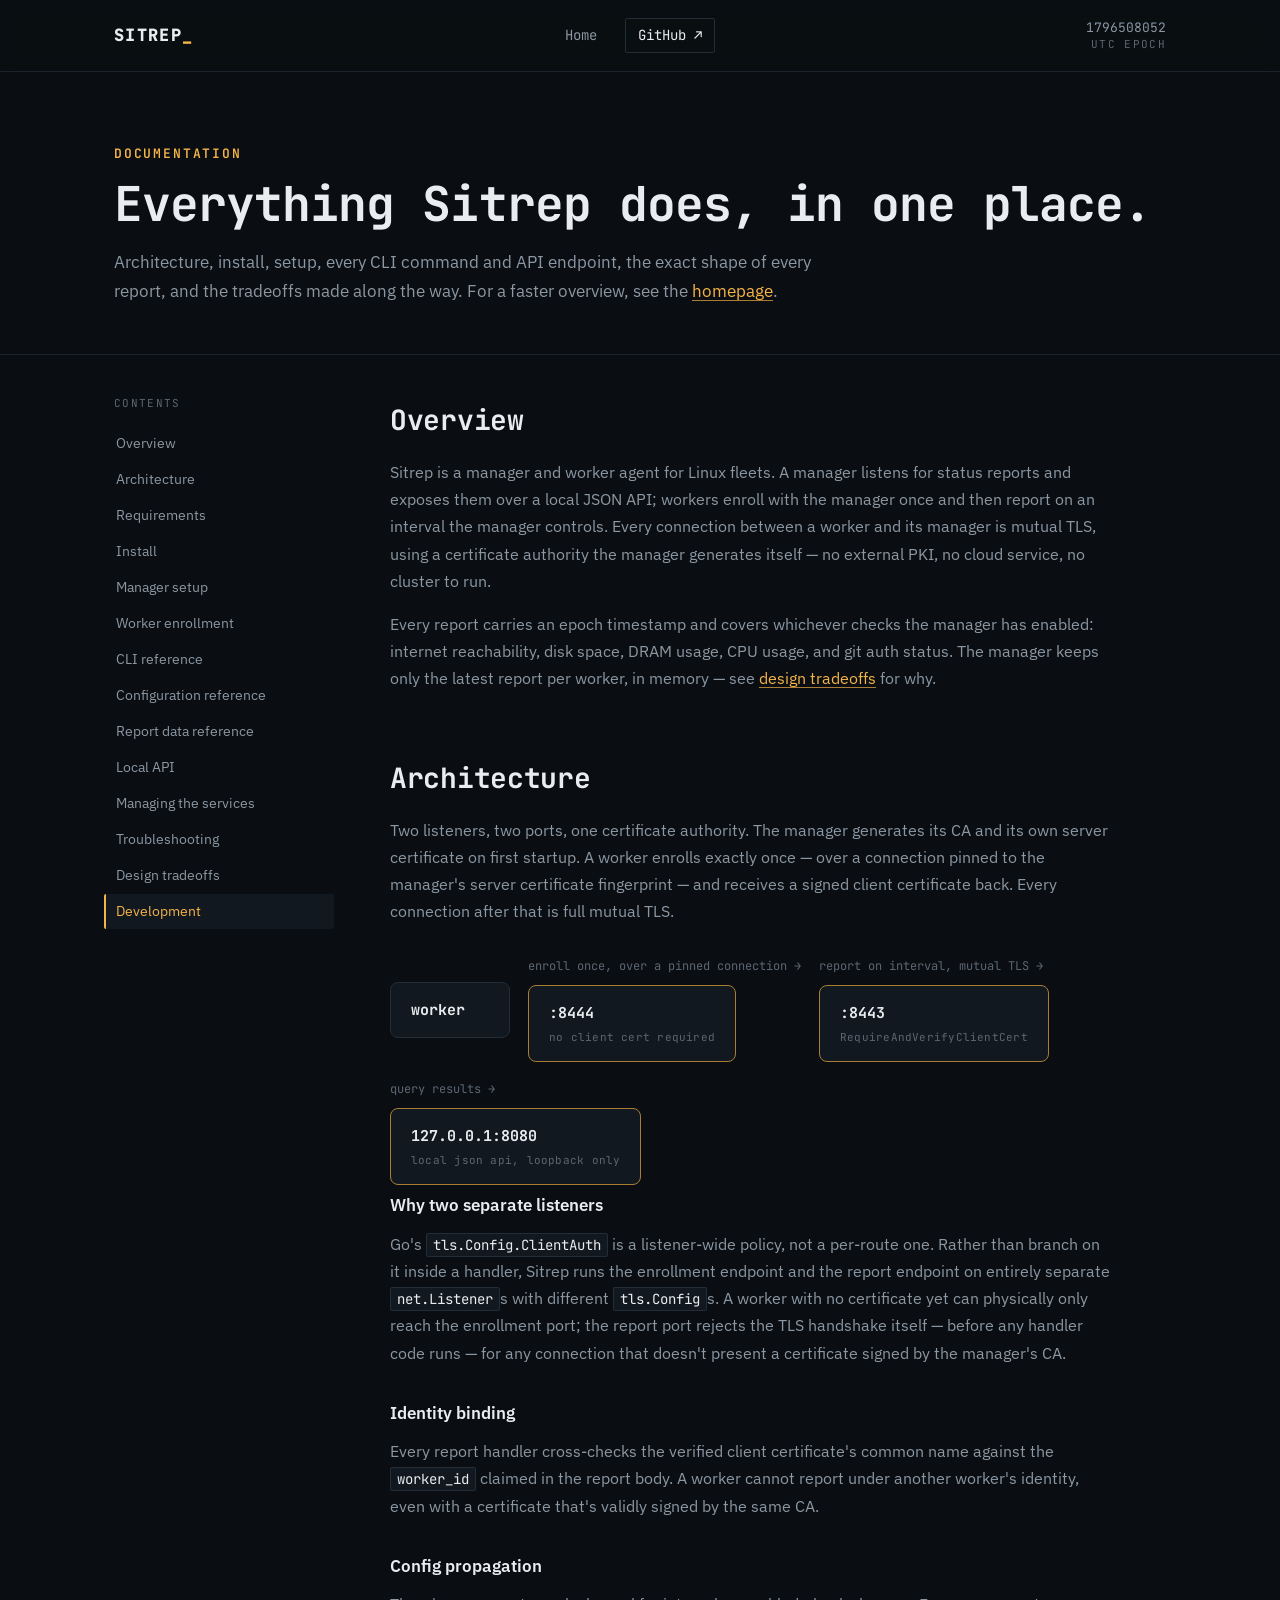
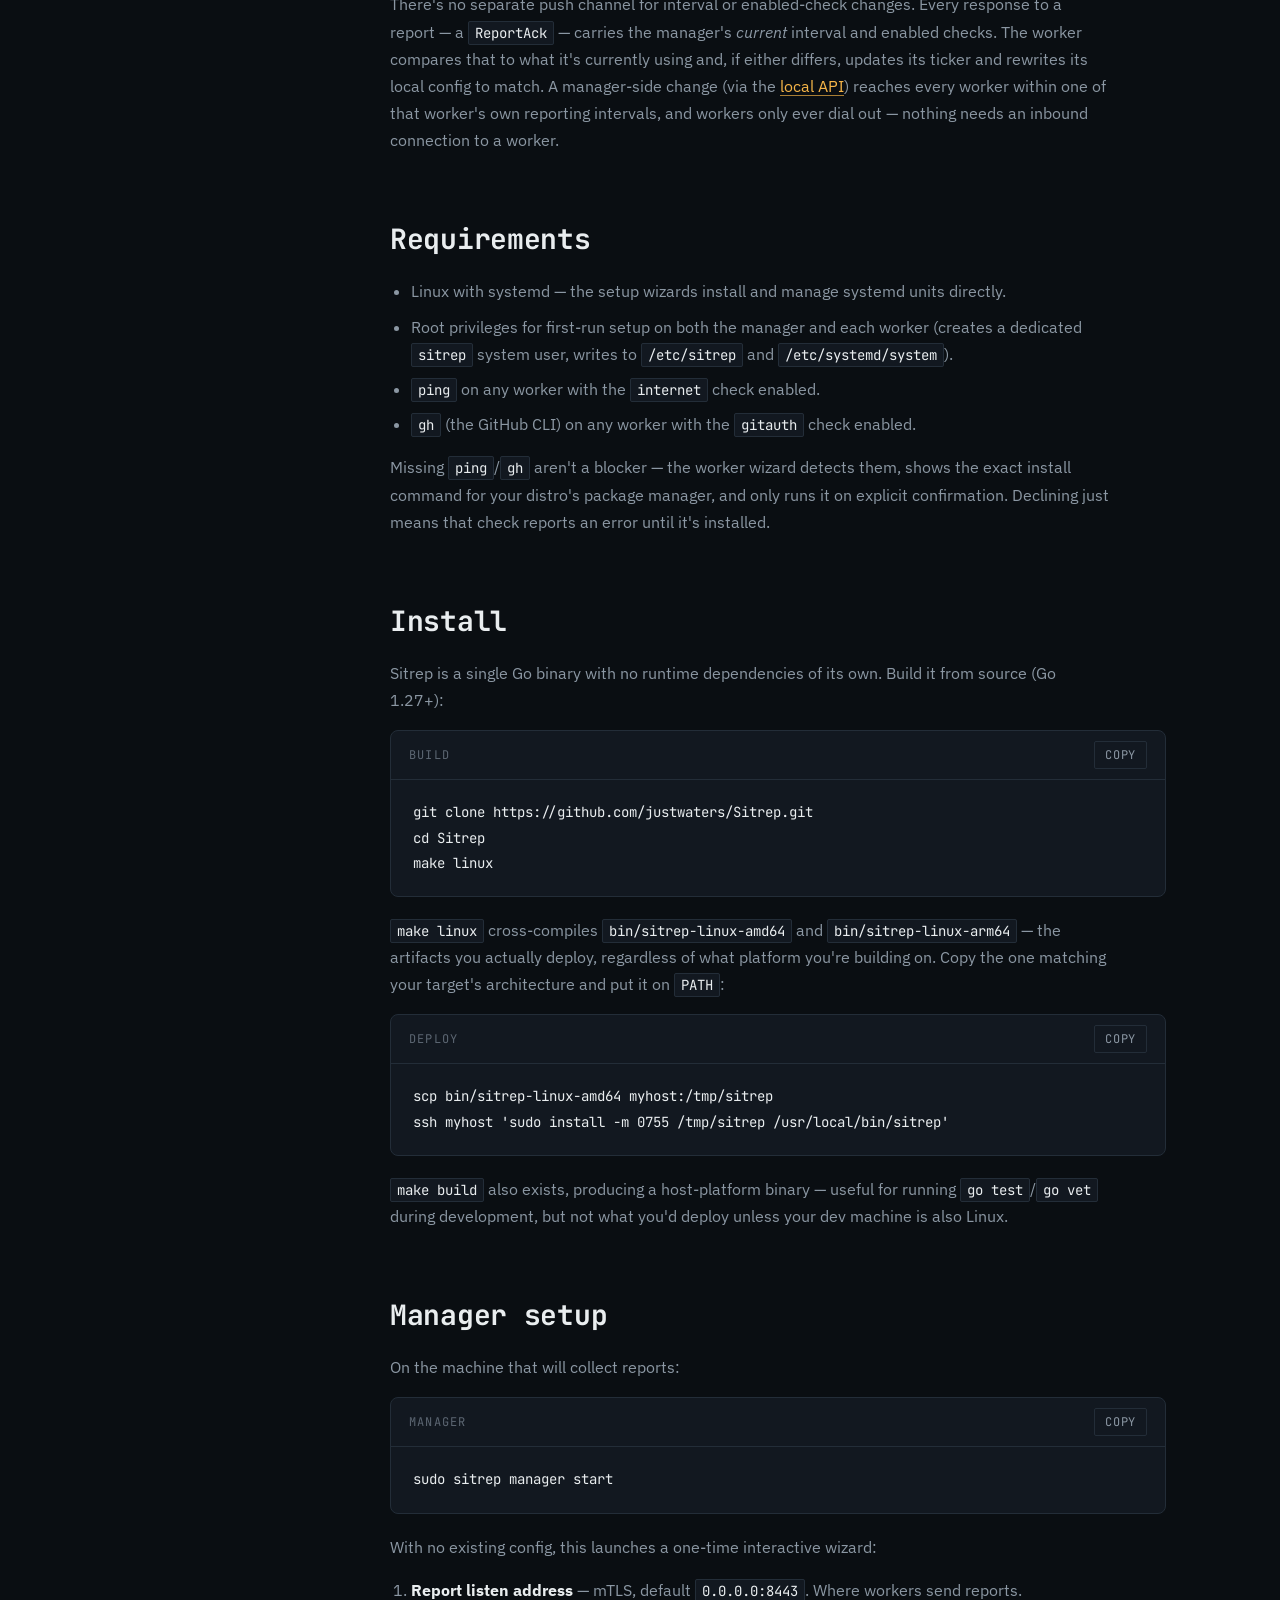
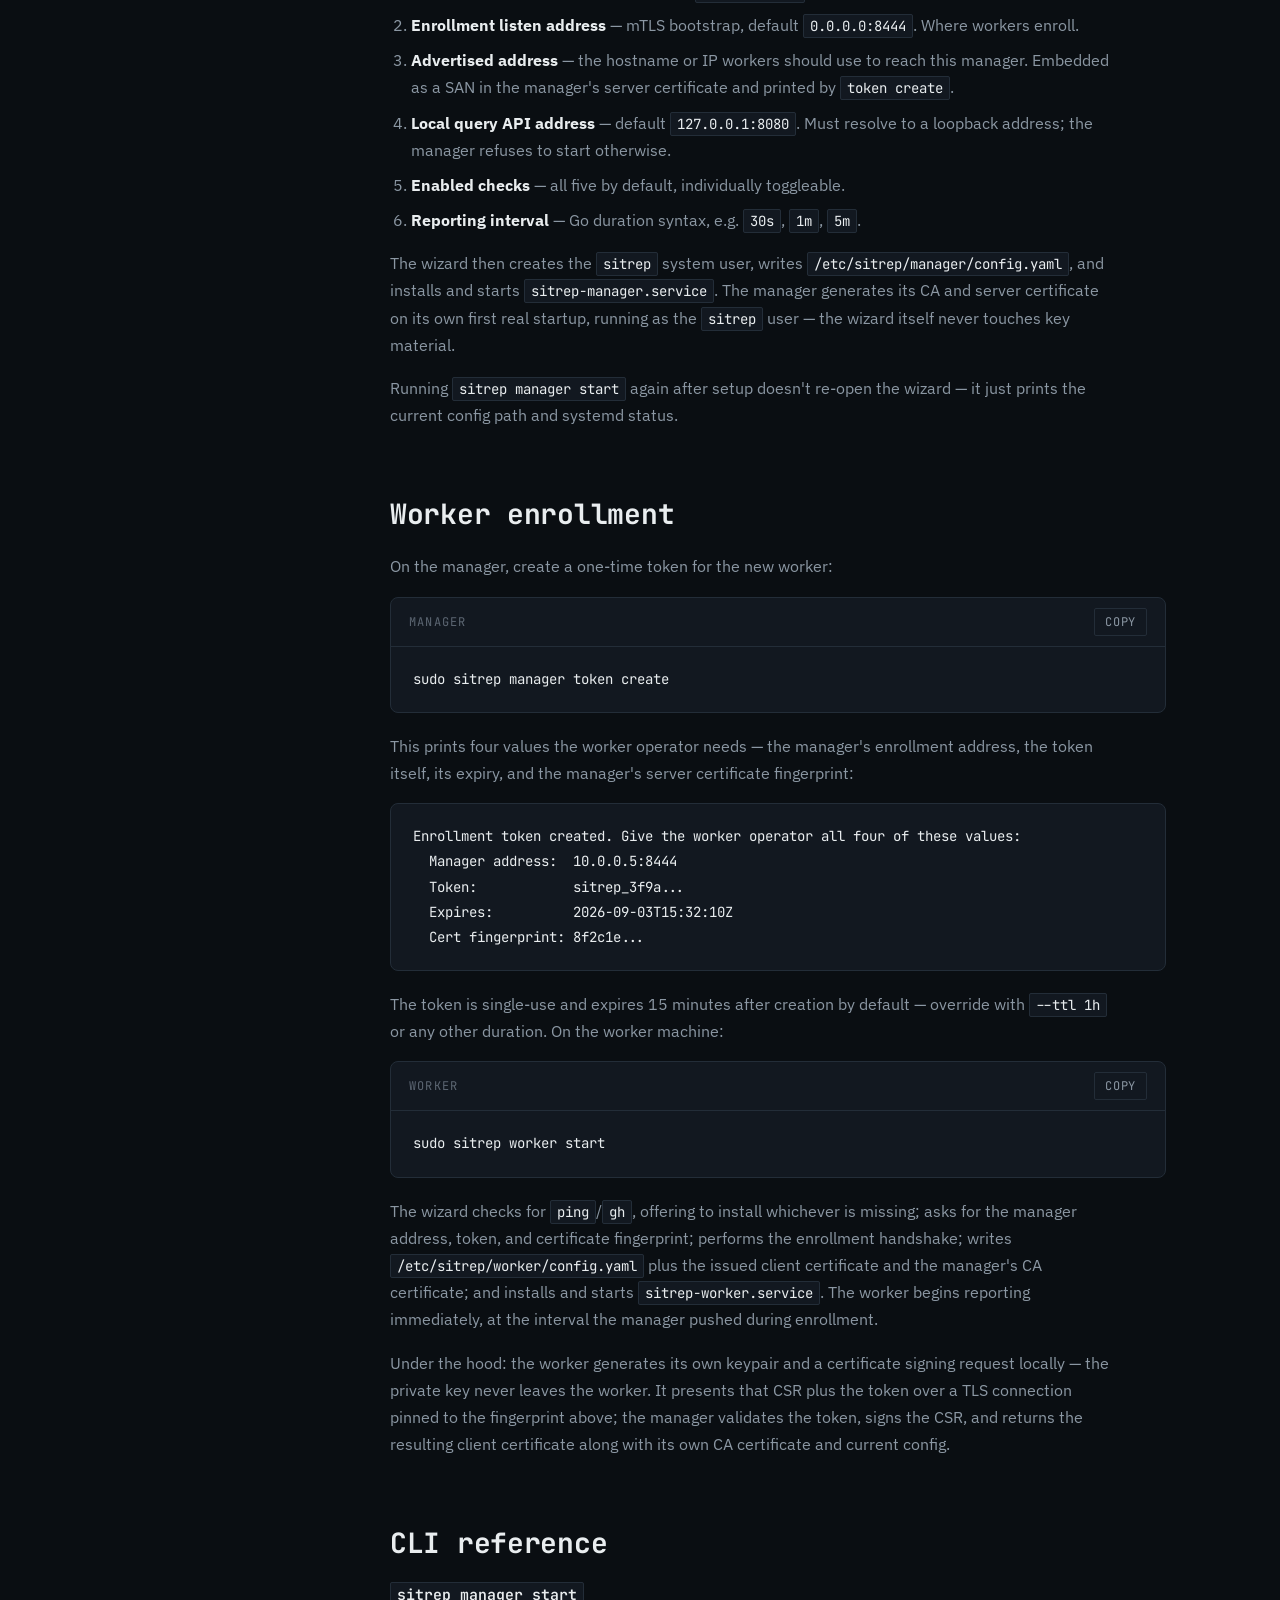
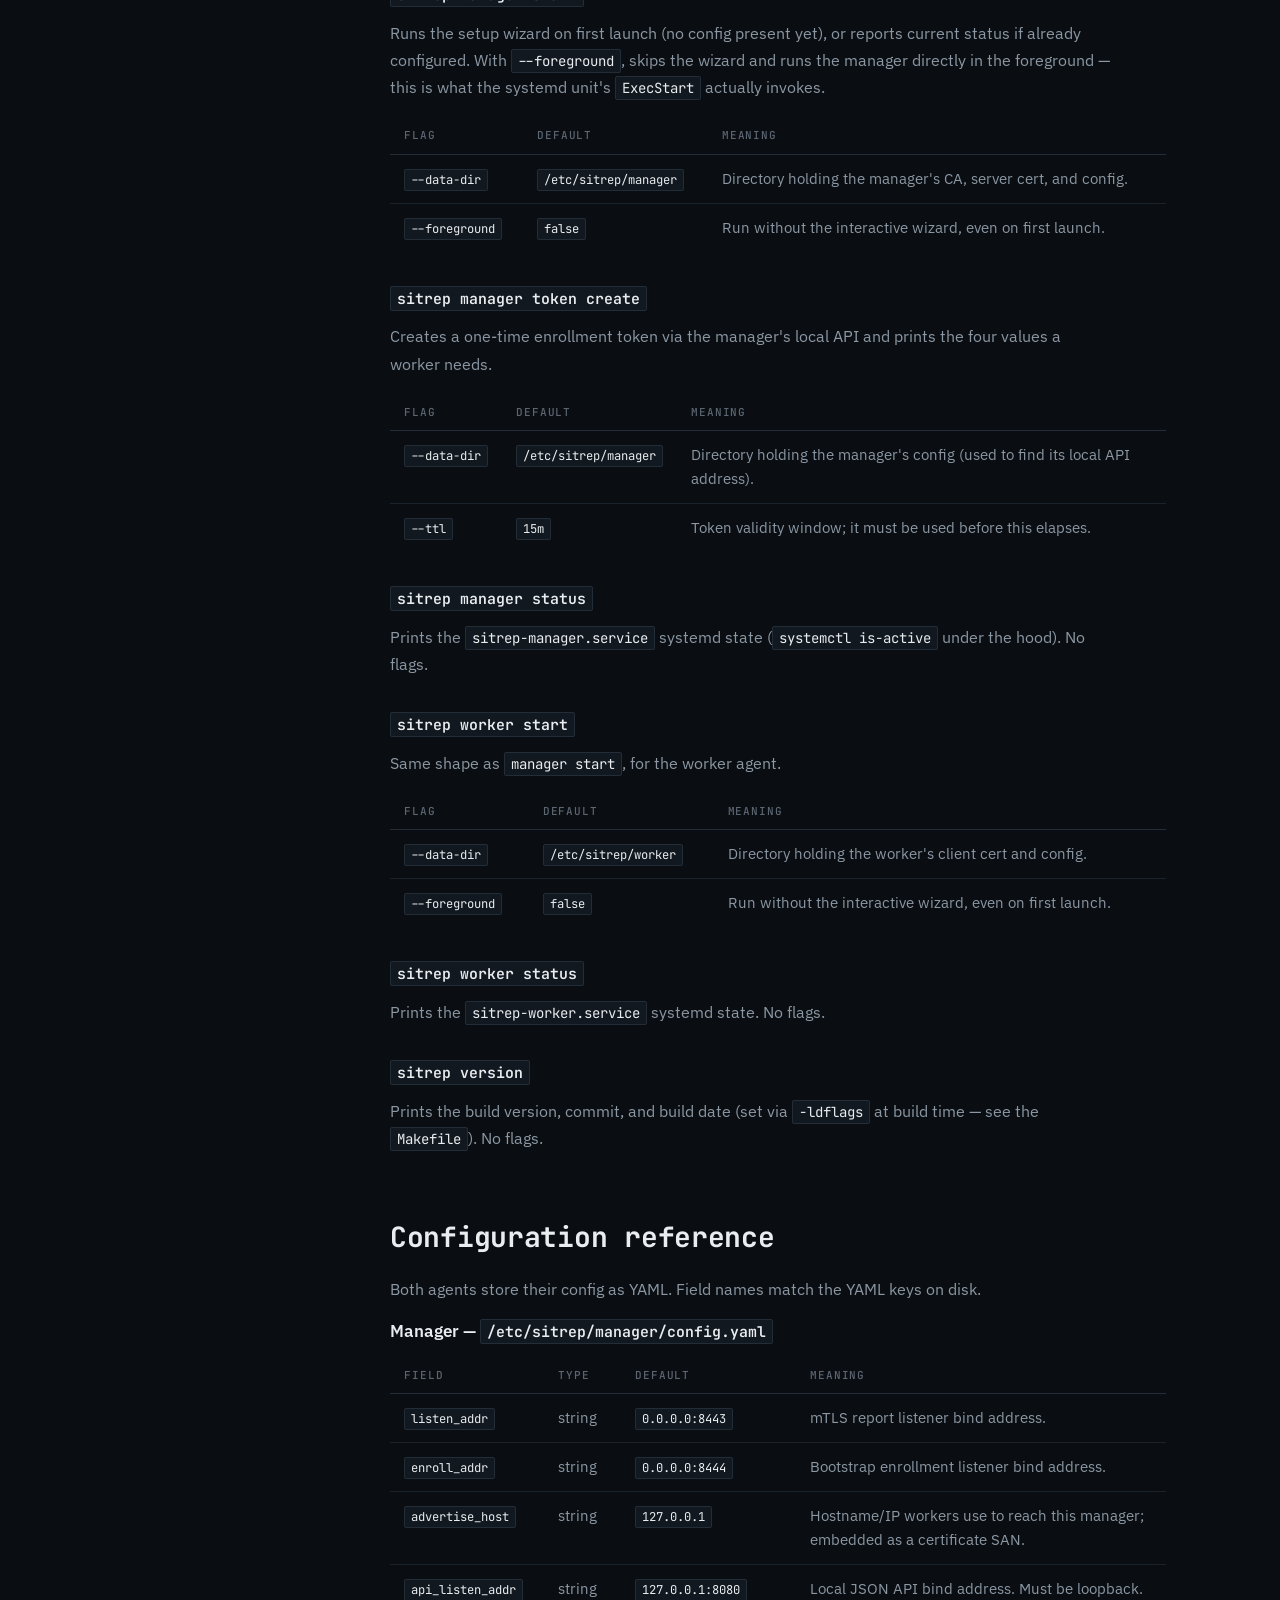
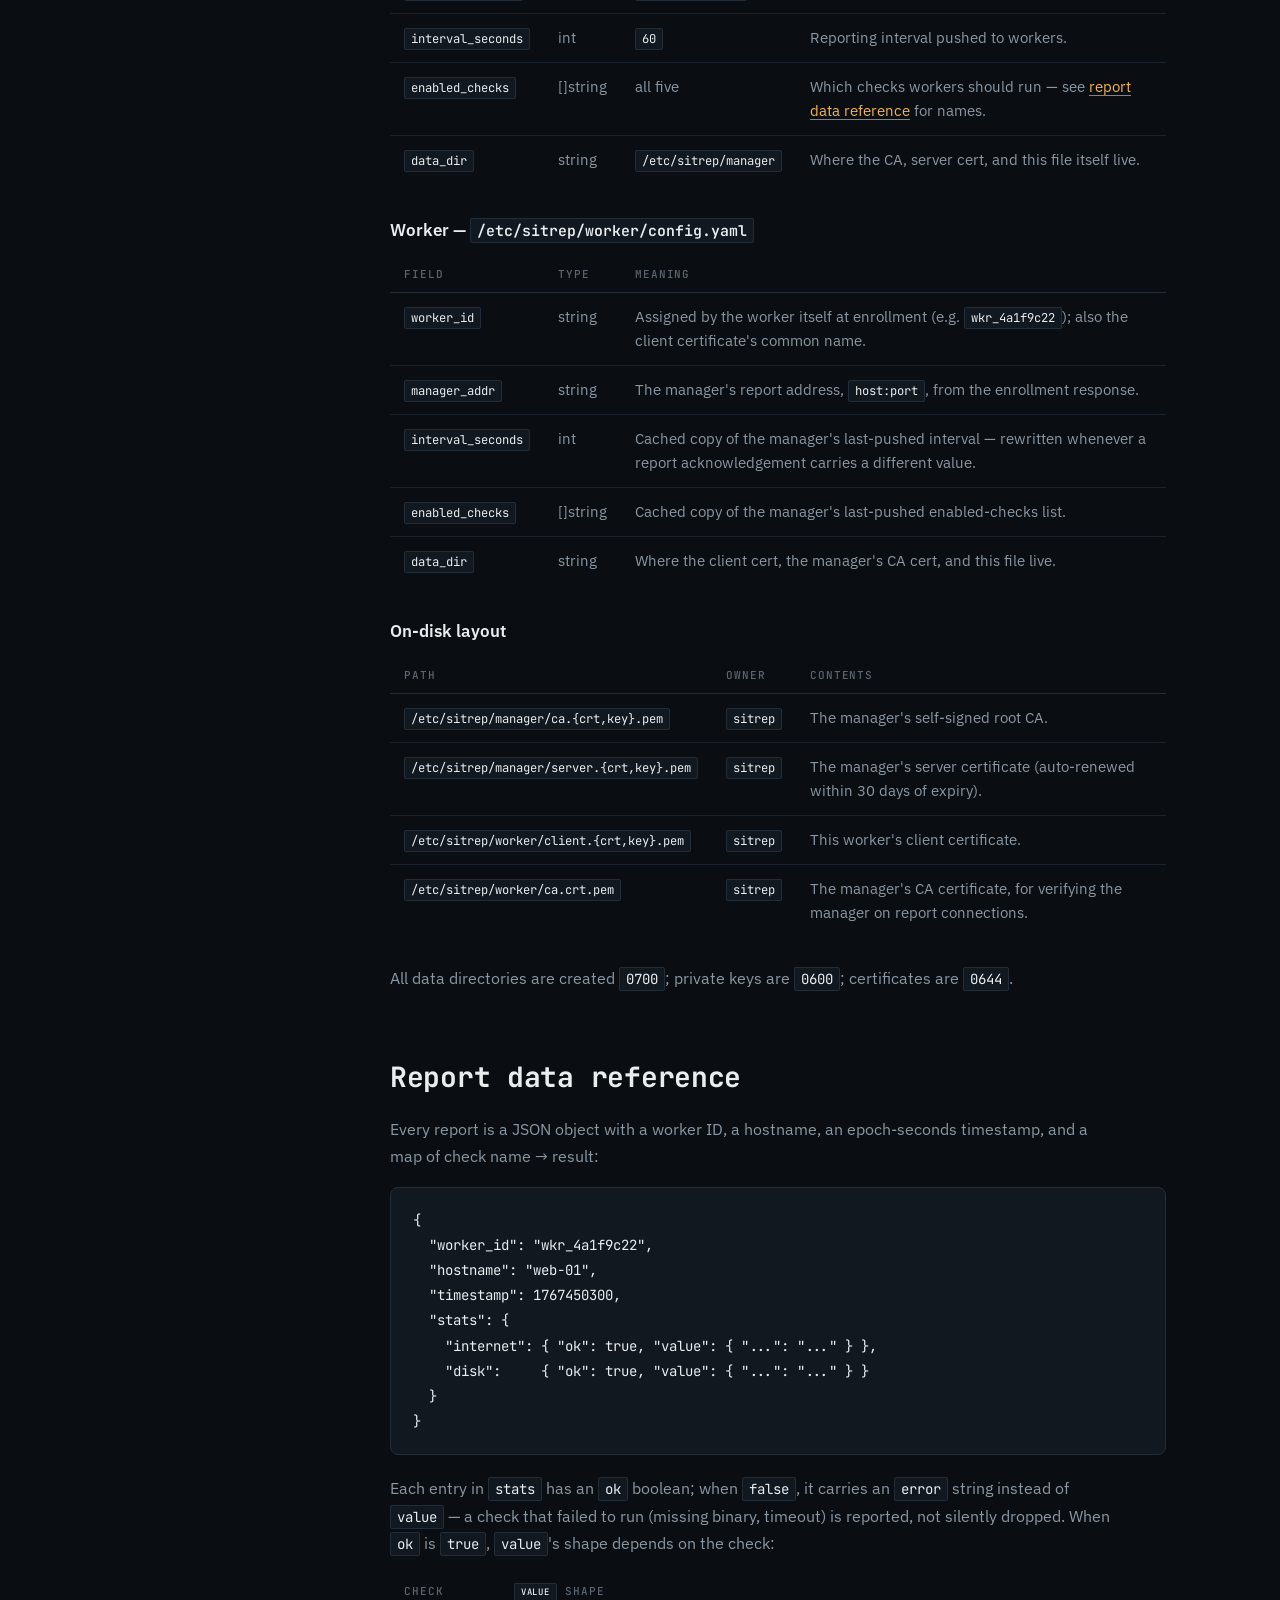
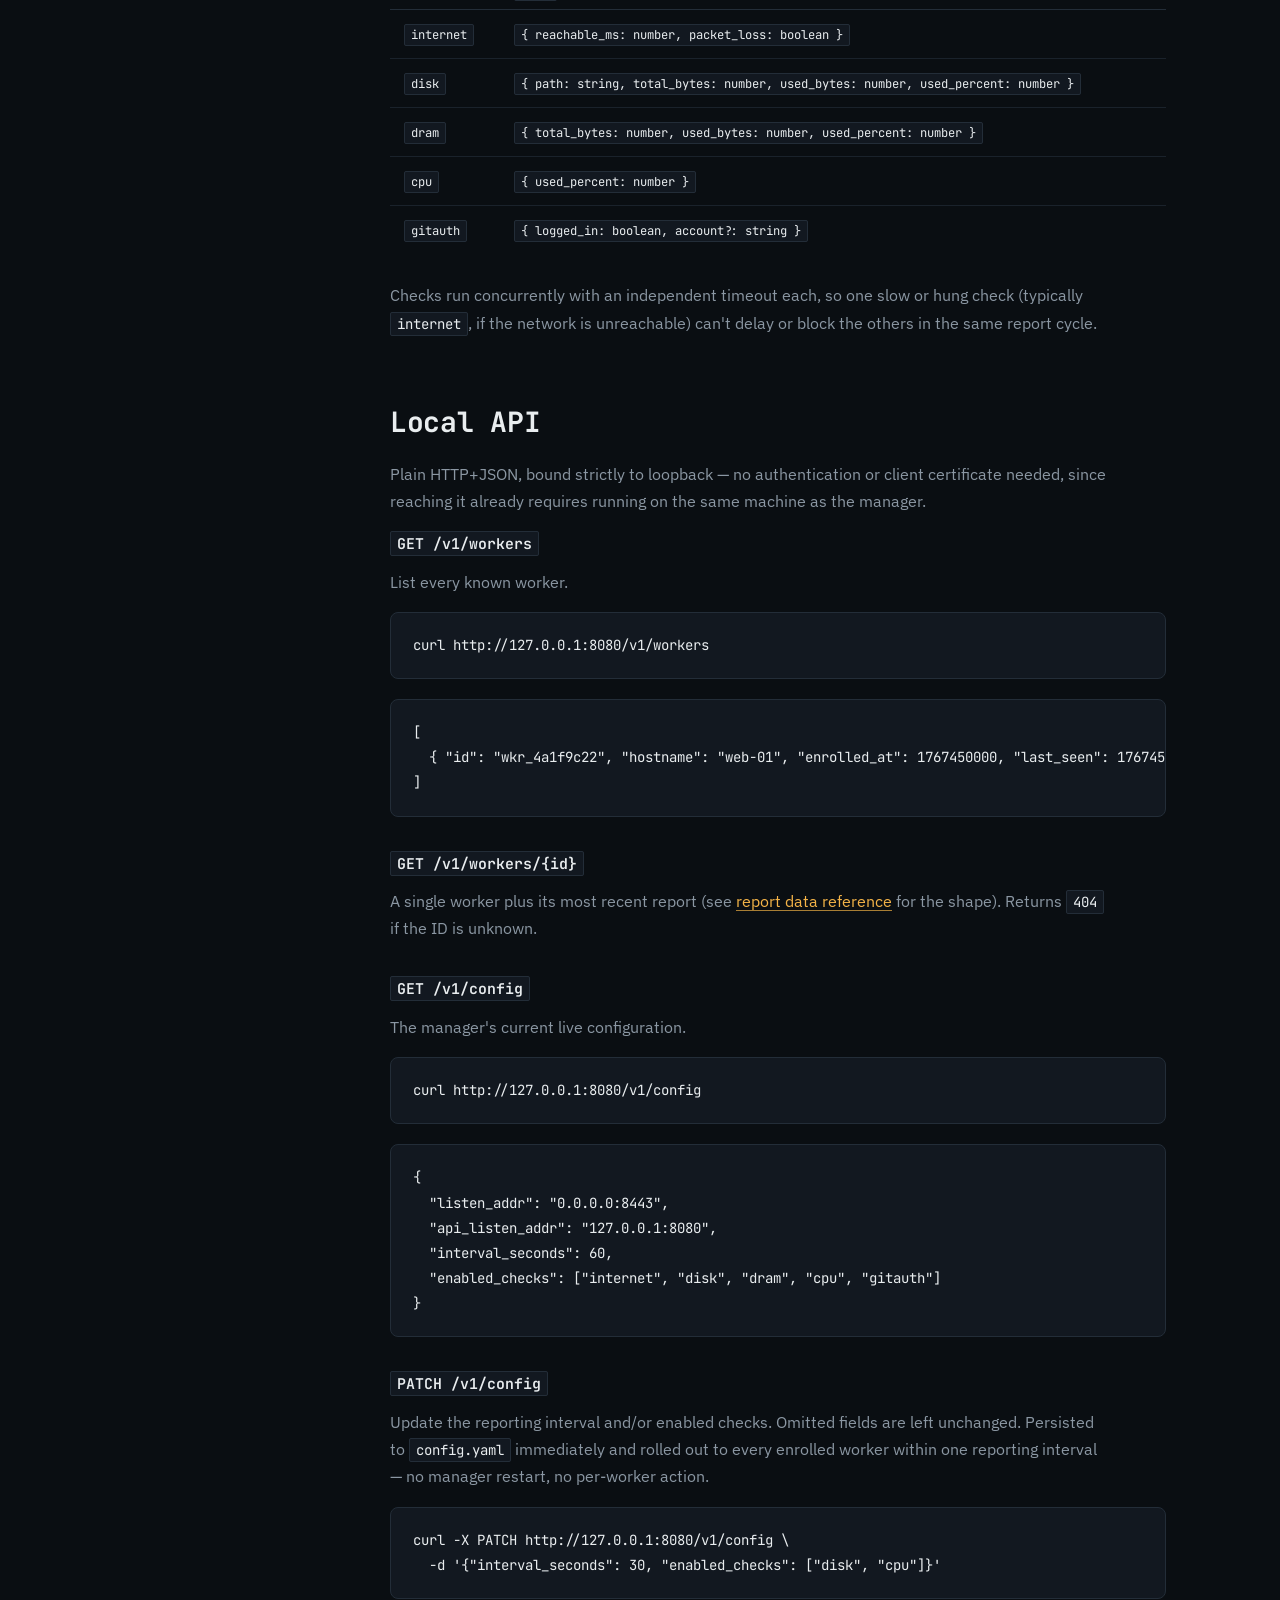
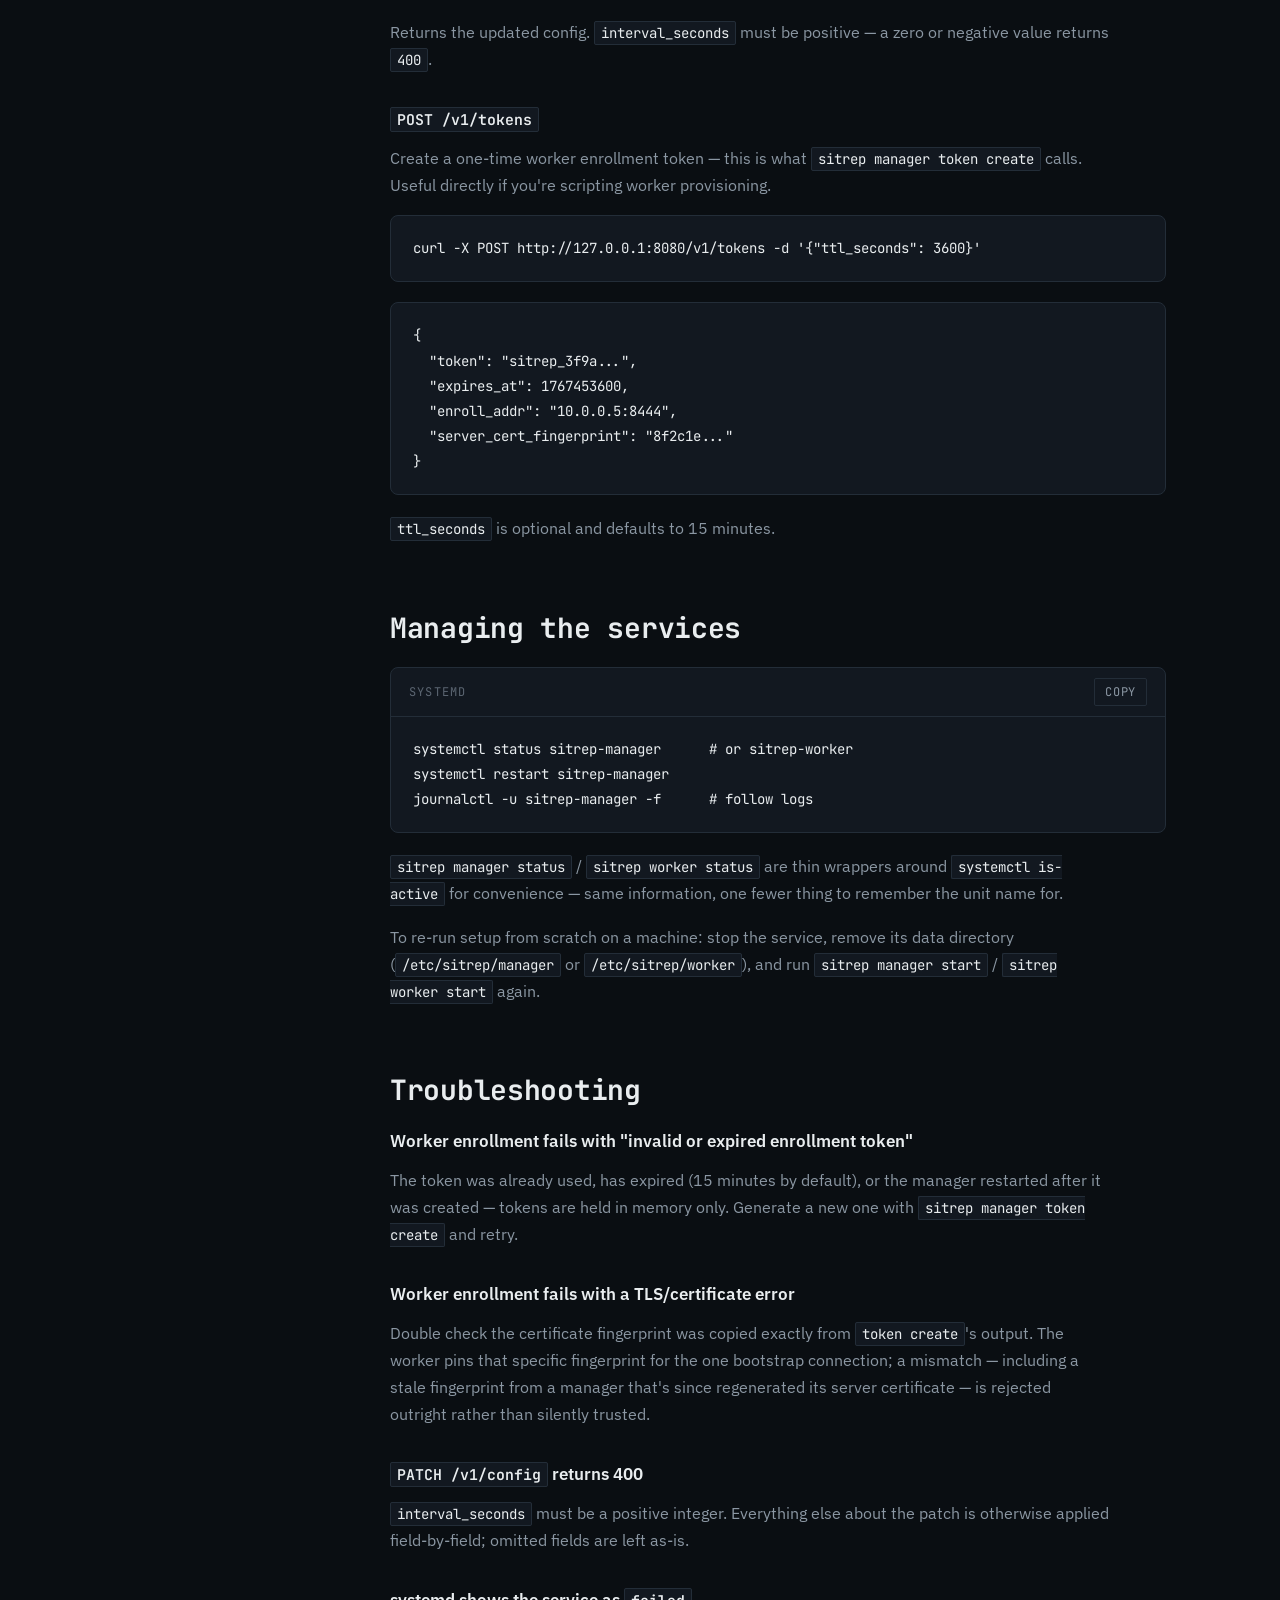
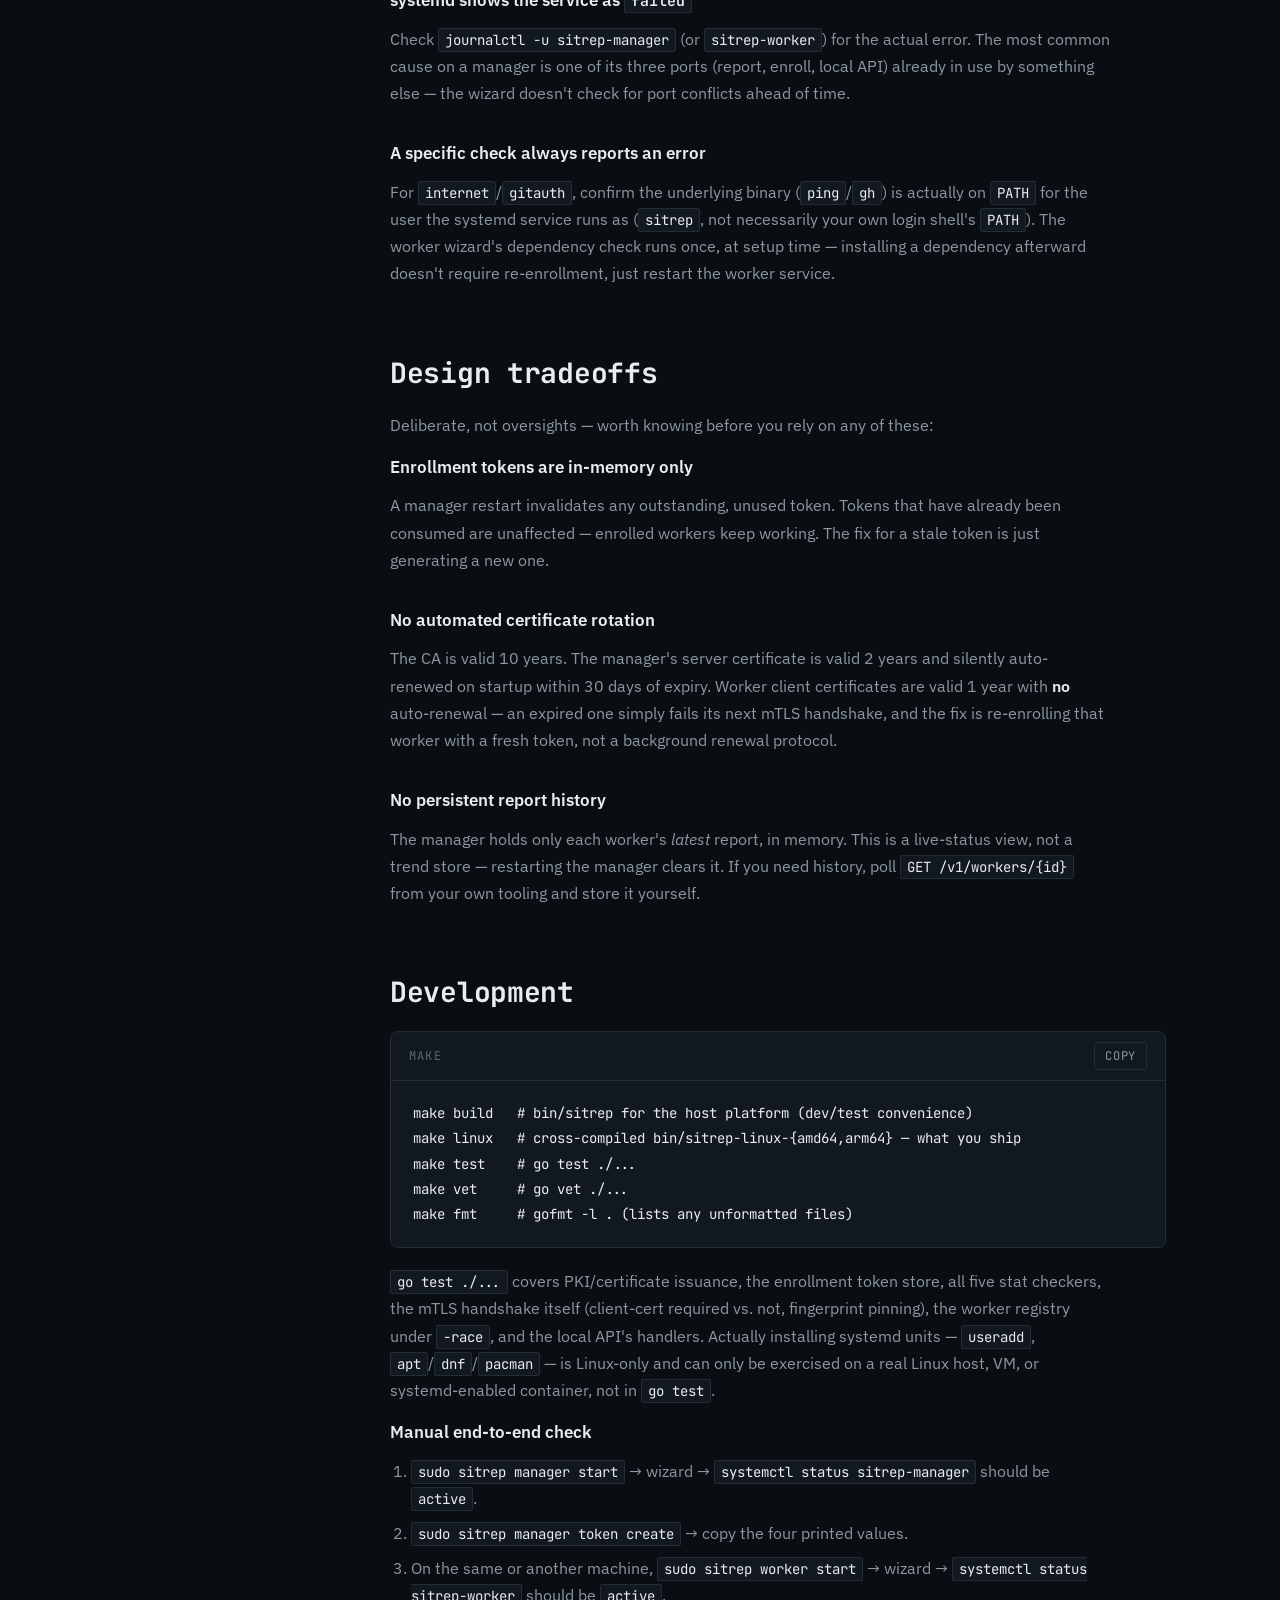
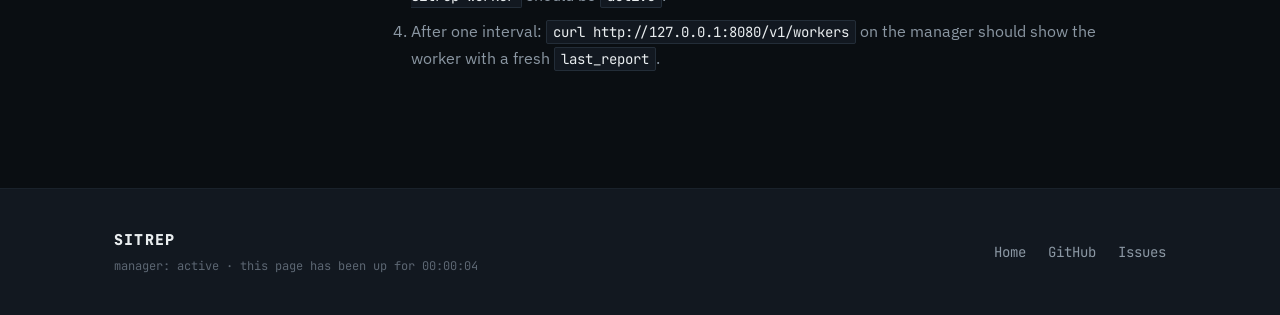
==== docs/docs.html @ c2198f5c "Add in-depth documentation page A sidebar-navigated reference page covering architecture, install, m" ====
<!doctype html>
<html lang="en">
<head>
<meta charset="utf-8">
<meta name="viewport" content="width=device-width, initial-scale=1">
<title>Documentation — Sitrep</title>
<meta name="description" content="In-depth Sitrep documentation: architecture, install, manager and worker setup, CLI reference, configuration reference, report payload shapes, local API, systemd management, troubleshooting, and design tradeoffs.">
<meta name="theme-color" content="#0A0E12">
<meta name="color-scheme" content="dark">
<link rel="icon" href="data:image/svg+xml,%3Csvg xmlns='http://www.w3.org/2000/svg' viewBox='0 0 32 32'%3E%3Crect width='32' height='32' rx='4' fill='%230A0E12'/%3E%3Ccircle cx='16' cy='16' r='6' fill='%23F5B448'/%3E%3C/svg%3E">
<link rel="preconnect" href="https://fonts.googleapis.com">
<link rel="preconnect" href="https://fonts.gstatic.com" crossorigin>
<link href="https://fonts.googleapis.com/css2?family=IBM+Plex+Sans:wght@400;500;600;700&family=JetBrains+Mono:wght@400;500;600;700;800&display=swap" rel="stylesheet">
<link rel="stylesheet" href="style.css">
</head>
<body>
<a class="skip-link" href="#main">Skip to content</a>

<header class="site-header">
  <div class="header-inner">
    <a href="index.html" class="wordmark">SITREP<span class="cursor" aria-hidden="true">_</span></a>
    <nav class="site-nav" aria-label="Primary">
      <a href="index.html">Home</a>
      <a href="https://github.com/justwaters/Sitrep" class="nav-github">GitHub ↗</a>
    </nav>
    <div class="clock" aria-hidden="true">
      <span id="epoch-clock">0000000000</span>
      <span class="clock-label">utc epoch</span>
    </div>
  </div>
</header>

<main id="main">

  <div class="docs-hero">
    <div class="section-inner">
      <p class="eyebrow">documentation</p>
      <h1>Everything Sitrep does, in one place.</h1>
      <p class="lede">Architecture, install, setup, every CLI command and API endpoint, the exact shape of every report, and the tradeoffs made along the way. For a faster overview, see the <a href="index.html">homepage</a>.</p>
    </div>
  </div>

  <div class="docs-layout">
    <aside class="docs-sidebar">
      <p class="docs-sidebar-title">Contents</p>
      <nav aria-label="Documentation contents">
        <ul id="docs-toc">
          <li><a href="#overview">Overview</a></li>
          <li><a href="#architecture">Architecture</a></li>
          <li><a href="#requirements">Requirements</a></li>
          <li><a href="#install">Install</a></li>
          <li><a href="#manager-setup">Manager setup</a></li>
          <li><a href="#worker-enrollment">Worker enrollment</a></li>
          <li><a href="#cli-reference">CLI reference</a></li>
          <li><a href="#config-reference">Configuration reference</a></li>
          <li><a href="#report-reference">Report data reference</a></li>
          <li><a href="#local-api">Local API</a></li>
          <li><a href="#services">Managing the services</a></li>
          <li><a href="#troubleshooting">Troubleshooting</a></li>
          <li><a href="#tradeoffs">Design tradeoffs</a></li>
          <li><a href="#development">Development</a></li>
        </ul>
      </nav>
    </aside>

    <div class="docs-content">

      <section class="docs-section" id="overview">
        <h2>Overview</h2>
        <p>Sitrep is a manager and worker agent for Linux fleets. A manager listens for status reports and exposes them over a local JSON API; workers enroll with the manager once and then report on an interval the manager controls. Every connection between a worker and its manager is mutual TLS, using a certificate authority the manager generates itself — no external PKI, no cloud service, no cluster to run.</p>
        <p>Every report carries an epoch timestamp and covers whichever checks the manager has enabled: internet reachability, disk space, DRAM usage, CPU usage, and git auth status. The manager keeps only the latest report per worker, in memory — see <a href="#tradeoffs">design tradeoffs</a> for why.</p>
      </section>

      <section class="docs-section" id="architecture">
        <h2>Architecture</h2>
        <p>Two listeners, two ports, one certificate authority. The manager generates its CA and its own server certificate on first startup. A worker enrolls exactly once — over a connection pinned to the manager's server certificate fingerprint — and receives a signed client certificate back. Every connection after that is full mutual TLS.</p>

        <div class="diagram">
          <div class="diagram-node">
            <span class="diagram-label">worker</span>
          </div>
          <div class="diagram-flow">
            <span class="diagram-arrow">enroll once, over a pinned connection</span>
            <div class="diagram-node port">
              <span class="diagram-label">:8444</span>
              <span class="diagram-sub">no client cert required</span>
            </div>
          </div>
          <div class="diagram-flow">
            <span class="diagram-arrow">report on interval, mutual TLS</span>
            <div class="diagram-node port">
              <span class="diagram-label">:8443</span>
              <span class="diagram-sub">RequireAndVerifyClientCert</span>
            </div>
          </div>
          <div class="diagram-flow">
            <span class="diagram-arrow">query results</span>
            <div class="diagram-node port">
              <span class="diagram-label">127.0.0.1:8080</span>
              <span class="diagram-sub">local json api, loopback only</span>
            </div>
          </div>
        </div>

        <h3>Why two separate listeners</h3>
        <p>Go's <code>tls.Config.ClientAuth</code> is a listener-wide policy, not a per-route one. Rather than branch on it inside a handler, Sitrep runs the enrollment endpoint and the report endpoint on entirely separate <code>net.Listener</code>s with different <code>tls.Config</code>s. A worker with no certificate yet can physically only reach the enrollment port; the report port rejects the TLS handshake itself — before any handler code runs — for any connection that doesn't present a certificate signed by the manager's CA.</p>

        <h3>Identity binding</h3>
        <p>Every report handler cross-checks the verified client certificate's common name against the <code>worker_id</code> claimed in the report body. A worker cannot report under another worker's identity, even with a certificate that's validly signed by the same CA.</p>

        <h3>Config propagation</h3>
        <p>There's no separate push channel for interval or enabled-check changes. Every response to a report — a <code>ReportAck</code> — carries the manager's <em>current</em> interval and enabled checks. The worker compares that to what it's currently using and, if either differs, updates its ticker and rewrites its local config to match. A manager-side change (via the <a href="#local-api">local API</a>) reaches every worker within one of that worker's own reporting intervals, and workers only ever dial out — nothing needs an inbound connection to a worker.</p>
      </section>

      <section class="docs-section" id="requirements">
        <h2>Requirements</h2>
        <ul>
          <li>Linux with systemd — the setup wizards install and manage systemd units directly.</li>
          <li>Root privileges for first-run setup on both the manager and each worker (creates a dedicated <code>sitrep</code> system user, writes to <code>/etc/sitrep</code> and <code>/etc/systemd/system</code>).</li>
          <li><code>ping</code> on any worker with the <code>internet</code> check enabled.</li>
          <li><code>gh</code> (the GitHub CLI) on any worker with the <code>gitauth</code> check enabled.</li>
        </ul>
        <p>Missing <code>ping</code>/<code>gh</code> aren't a blocker — the worker wizard detects them, shows the exact install command for your distro's package manager, and only runs it on explicit confirmation. Declining just means that check reports an error until it's installed.</p>
      </section>

      <section class="docs-section" id="install">
        <h2>Install</h2>
        <p>Sitrep is a single Go binary with no runtime dependencies of its own. Build it from source (Go 1.27+):</p>
        <div class="code-block">
          <div class="code-block-head">
            <span>build</span>
            <button class="copy-btn" type="button" data-copy-target="code-install-build">copy</button>
          </div>
          <pre><code id="code-install-build">git clone https://github.com/justwaters/Sitrep.git
cd Sitrep
make linux</code></pre>
        </div>
        <p><code>make linux</code> cross-compiles <code>bin/sitrep-linux-amd64</code> and <code>bin/sitrep-linux-arm64</code> — the artifacts you actually deploy, regardless of what platform you're building on. Copy the one matching your target's architecture and put it on <code>PATH</code>:</p>
        <div class="code-block">
          <div class="code-block-head">
            <span>deploy</span>
            <button class="copy-btn" type="button" data-copy-target="code-install-deploy">copy</button>
          </div>
          <pre><code id="code-install-deploy">scp bin/sitrep-linux-amd64 myhost:/tmp/sitrep
ssh myhost 'sudo install -m 0755 /tmp/sitrep /usr/local/bin/sitrep'</code></pre>
        </div>
        <p><code>make build</code> also exists, producing a host-platform binary — useful for running <code>go test</code>/<code>go vet</code> during development, but not what you'd deploy unless your dev machine is also Linux.</p>
      </section>

      <section class="docs-section" id="manager-setup">
        <h2>Manager setup</h2>
        <p>On the machine that will collect reports:</p>
        <div class="code-block">
          <div class="code-block-head">
            <span>manager</span>
            <button class="copy-btn" type="button" data-copy-target="code-manager-setup">copy</button>
          </div>
          <pre><code id="code-manager-setup">sudo sitrep manager start</code></pre>
        </div>
        <p>With no existing config, this launches a one-time interactive wizard:</p>
        <ol>
          <li><strong>Report listen address</strong> — mTLS, default <code>0.0.0.0:8443</code>. Where workers send reports.</li>
          <li><strong>Enrollment listen address</strong> — mTLS bootstrap, default <code>0.0.0.0:8444</code>. Where workers enroll.</li>
          <li><strong>Advertised address</strong> — the hostname or IP workers should use to reach this manager. Embedded as a SAN in the manager's server certificate and printed by <code>token create</code>.</li>
          <li><strong>Local query API address</strong> — default <code>127.0.0.1:8080</code>. Must resolve to a loopback address; the manager refuses to start otherwise.</li>
          <li><strong>Enabled checks</strong> — all five by default, individually toggleable.</li>
          <li><strong>Reporting interval</strong> — Go duration syntax, e.g. <code>30s</code>, <code>1m</code>, <code>5m</code>.</li>
        </ol>
        <p>The wizard then creates the <code>sitrep</code> system user, writes <code>/etc/sitrep/manager/config.yaml</code>, and installs and starts <code>sitrep-manager.service</code>. The manager generates its CA and server certificate on its own first real startup, running as the <code>sitrep</code> user — the wizard itself never touches key material.</p>
        <p>Running <code>sitrep manager start</code> again after setup doesn't re-open the wizard — it just prints the current config path and systemd status.</p>
      </section>

      <section class="docs-section" id="worker-enrollment">
        <h2>Worker enrollment</h2>
        <p>On the manager, create a one-time token for the new worker:</p>
        <div class="code-block">
          <div class="code-block-head">
            <span>manager</span>
            <button class="copy-btn" type="button" data-copy-target="code-token-create">copy</button>
          </div>
          <pre><code id="code-token-create">sudo sitrep manager token create</code></pre>
        </div>
        <p>This prints four values the worker operator needs — the manager's enrollment address, the token itself, its expiry, and the manager's server certificate fingerprint:</p>
        <div class="code-block">
          <pre><code>Enrollment token created. Give the worker operator all four of these values:
  Manager address:  10.0.0.5:8444
  Token:            sitrep_3f9a...
  Expires:          2026-09-03T15:32:10Z
  Cert fingerprint: 8f2c1e...</code></pre>
        </div>
        <p>The token is single-use and expires 15 minutes after creation by default — override with <code>--ttl 1h</code> or any other duration. On the worker machine:</p>
        <div class="code-block">
          <div class="code-block-head">
            <span>worker</span>
            <button class="copy-btn" type="button" data-copy-target="code-worker-setup">copy</button>
          </div>
          <pre><code id="code-worker-setup">sudo sitrep worker start</code></pre>
        </div>
        <p>The wizard checks for <code>ping</code>/<code>gh</code>, offering to install whichever is missing; asks for the manager address, token, and certificate fingerprint; performs the enrollment handshake; writes <code>/etc/sitrep/worker/config.yaml</code> plus the issued client certificate and the manager's CA certificate; and installs and starts <code>sitrep-worker.service</code>. The worker begins reporting immediately, at the interval the manager pushed during enrollment.</p>
        <p>Under the hood: the worker generates its own keypair and a certificate signing request locally — the private key never leaves the worker. It presents that CSR plus the token over a TLS connection pinned to the fingerprint above; the manager validates the token, signs the CSR, and returns the resulting client certificate along with its own CA certificate and current config.</p>
      </section>

      <section class="docs-section" id="cli-reference">
        <h2>CLI reference</h2>

        <h3><code>sitrep manager start</code></h3>
        <p>Runs the setup wizard on first launch (no config present yet), or reports current status if already configured. With <code>--foreground</code>, skips the wizard and runs the manager directly in the foreground — this is what the systemd unit's <code>ExecStart</code> actually invokes.</p>
        <div class="docs-table-scroll">
<table class="docs-table">
          <thead><tr><th>Flag</th><th>Default</th><th>Meaning</th></tr></thead>
          <tbody>
            <tr><td><code>--data-dir</code></td><td><code>/etc/sitrep/manager</code></td><td>Directory holding the manager's CA, server cert, and config.</td></tr>
            <tr><td><code>--foreground</code></td><td><code>false</code></td><td>Run without the interactive wizard, even on first launch.</td></tr>
          </tbody>
        </table>
        </div>

        <h3><code>sitrep manager token create</code></h3>
        <p>Creates a one-time enrollment token via the manager's local API and prints the four values a worker needs.</p>
        <div class="docs-table-scroll">
<table class="docs-table">
          <thead><tr><th>Flag</th><th>Default</th><th>Meaning</th></tr></thead>
          <tbody>
            <tr><td><code>--data-dir</code></td><td><code>/etc/sitrep/manager</code></td><td>Directory holding the manager's config (used to find its local API address).</td></tr>
            <tr><td><code>--ttl</code></td><td><code>15m</code></td><td>Token validity window; it must be used before this elapses.</td></tr>
          </tbody>
        </table>
        </div>

        <h3><code>sitrep manager status</code></h3>
        <p>Prints the <code>sitrep-manager.service</code> systemd state (<code>systemctl is-active</code> under the hood). No flags.</p>

        <h3><code>sitrep worker start</code></h3>
        <p>Same shape as <code>manager start</code>, for the worker agent.</p>
        <div class="docs-table-scroll">
<table class="docs-table">
          <thead><tr><th>Flag</th><th>Default</th><th>Meaning</th></tr></thead>
          <tbody>
            <tr><td><code>--data-dir</code></td><td><code>/etc/sitrep/worker</code></td><td>Directory holding the worker's client cert and config.</td></tr>
            <tr><td><code>--foreground</code></td><td><code>false</code></td><td>Run without the interactive wizard, even on first launch.</td></tr>
          </tbody>
        </table>
        </div>

        <h3><code>sitrep worker status</code></h3>
        <p>Prints the <code>sitrep-worker.service</code> systemd state. No flags.</p>

        <h3><code>sitrep version</code></h3>
        <p>Prints the build version, commit, and build date (set via <code>-ldflags</code> at build time — see the <code>Makefile</code>). No flags.</p>
      </section>

      <section class="docs-section" id="config-reference">
        <h2>Configuration reference</h2>
        <p>Both agents store their config as YAML. Field names match the YAML keys on disk.</p>

        <h3>Manager — <code>/etc/sitrep/manager/config.yaml</code></h3>
        <div class="docs-table-scroll">
<table class="docs-table">
          <thead><tr><th>Field</th><th>Type</th><th>Default</th><th>Meaning</th></tr></thead>
          <tbody>
            <tr><td><code>listen_addr</code></td><td>string</td><td><code>0.0.0.0:8443</code></td><td>mTLS report listener bind address.</td></tr>
            <tr><td><code>enroll_addr</code></td><td>string</td><td><code>0.0.0.0:8444</code></td><td>Bootstrap enrollment listener bind address.</td></tr>
            <tr><td><code>advertise_host</code></td><td>string</td><td><code>127.0.0.1</code></td><td>Hostname/IP workers use to reach this manager; embedded as a certificate SAN.</td></tr>
            <tr><td><code>api_listen_addr</code></td><td>string</td><td><code>127.0.0.1:8080</code></td><td>Local JSON API bind address. Must be loopback.</td></tr>
            <tr><td><code>interval_seconds</code></td><td>int</td><td><code>60</code></td><td>Reporting interval pushed to workers.</td></tr>
            <tr><td><code>enabled_checks</code></td><td>[]string</td><td>all five</td><td>Which checks workers should run — see <a href="#report-reference">report data reference</a> for names.</td></tr>
            <tr><td><code>data_dir</code></td><td>string</td><td><code>/etc/sitrep/manager</code></td><td>Where the CA, server cert, and this file itself live.</td></tr>
          </tbody>
        </table>
        </div>

        <h3>Worker — <code>/etc/sitrep/worker/config.yaml</code></h3>
        <div class="docs-table-scroll">
<table class="docs-table">
          <thead><tr><th>Field</th><th>Type</th><th>Meaning</th></tr></thead>
          <tbody>
            <tr><td><code>worker_id</code></td><td>string</td><td>Assigned by the worker itself at enrollment (e.g. <code>wkr_4a1f9c22</code>); also the client certificate's common name.</td></tr>
            <tr><td><code>manager_addr</code></td><td>string</td><td>The manager's report address, <code>host:port</code>, from the enrollment response.</td></tr>
            <tr><td><code>interval_seconds</code></td><td>int</td><td>Cached copy of the manager's last-pushed interval — rewritten whenever a report acknowledgement carries a different value.</td></tr>
            <tr><td><code>enabled_checks</code></td><td>[]string</td><td>Cached copy of the manager's last-pushed enabled-checks list.</td></tr>
            <tr><td><code>data_dir</code></td><td>string</td><td>Where the client cert, the manager's CA cert, and this file live.</td></tr>
          </tbody>
        </table>
        </div>

        <h3>On-disk layout</h3>
        <div class="docs-table-scroll">
<table class="docs-table">
          <thead><tr><th>Path</th><th>Owner</th><th>Contents</th></tr></thead>
          <tbody>
            <tr><td><code>/etc/sitrep/manager/ca.{crt,key}.pem</code></td><td><code>sitrep</code></td><td>The manager's self-signed root CA.</td></tr>
            <tr><td><code>/etc/sitrep/manager/server.{crt,key}.pem</code></td><td><code>sitrep</code></td><td>The manager's server certificate (auto-renewed within 30 days of expiry).</td></tr>
            <tr><td><code>/etc/sitrep/worker/client.{crt,key}.pem</code></td><td><code>sitrep</code></td><td>This worker's client certificate.</td></tr>
            <tr><td><code>/etc/sitrep/worker/ca.crt.pem</code></td><td><code>sitrep</code></td><td>The manager's CA certificate, for verifying the manager on report connections.</td></tr>
          </tbody>
        </table>
        </div>
        <p>All data directories are created <code>0700</code>; private keys are <code>0600</code>; certificates are <code>0644</code>.</p>
      </section>

      <section class="docs-section" id="report-reference">
        <h2>Report data reference</h2>
        <p>Every report is a JSON object with a worker ID, a hostname, an epoch-seconds timestamp, and a map of check name → result:</p>
        <div class="code-block">
          <pre><code>{
  "worker_id": "wkr_4a1f9c22",
  "hostname": "web-01",
  "timestamp": 1767450300,
  "stats": {
    "internet": { "ok": true, "value": { "...": "..." } },
    "disk":     { "ok": true, "value": { "...": "..." } }
  }
}</code></pre>
        </div>
        <p>Each entry in <code>stats</code> has an <code>ok</code> boolean; when <code>false</code>, it carries an <code>error</code> string instead of <code>value</code> — a check that failed to run (missing binary, timeout) is reported, not silently dropped. When <code>ok</code> is <code>true</code>, <code>value</code>'s shape depends on the check:</p>

        <div class="docs-table-scroll">
<table class="docs-table">
          <thead><tr><th>Check</th><th><code>value</code> shape</th></tr></thead>
          <tbody>
            <tr><td><code>internet</code></td><td><code>{ reachable_ms: number, packet_loss: boolean }</code></td></tr>
            <tr><td><code>disk</code></td><td><code>{ path: string, total_bytes: number, used_bytes: number, used_percent: number }</code></td></tr>
            <tr><td><code>dram</code></td><td><code>{ total_bytes: number, used_bytes: number, used_percent: number }</code></td></tr>
            <tr><td><code>cpu</code></td><td><code>{ used_percent: number }</code></td></tr>
            <tr><td><code>gitauth</code></td><td><code>{ logged_in: boolean, account?: string }</code></td></tr>
          </tbody>
        </table>
        </div>

        <p>Checks run concurrently with an independent timeout each, so one slow or hung check (typically <code>internet</code>, if the network is unreachable) can't delay or block the others in the same report cycle.</p>
      </section>

      <section class="docs-section" id="local-api">
        <h2>Local API</h2>
        <p>Plain HTTP+JSON, bound strictly to loopback — no authentication or client certificate needed, since reaching it already requires running on the same machine as the manager.</p>

        <h3><code>GET /v1/workers</code></h3>
        <p>List every known worker.</p>
        <div class="code-block">
          <pre><code>curl http://127.0.0.1:8080/v1/workers</code></pre>
        </div>
        <div class="code-block">
          <pre><code>[
  { "id": "wkr_4a1f9c22", "hostname": "web-01", "enrolled_at": 1767450000, "last_seen": 1767450300 }
]</code></pre>
        </div>

        <h3><code>GET /v1/workers/{id}</code></h3>
        <p>A single worker plus its most recent report (see <a href="#report-reference">report data reference</a> for the shape). Returns <code>404</code> if the ID is unknown.</p>

        <h3><code>GET /v1/config</code></h3>
        <p>The manager's current live configuration.</p>
        <div class="code-block">
          <pre><code>curl http://127.0.0.1:8080/v1/config</code></pre>
        </div>
        <div class="code-block">
          <pre><code>{
  "listen_addr": "0.0.0.0:8443",
  "api_listen_addr": "127.0.0.1:8080",
  "interval_seconds": 60,
  "enabled_checks": ["internet", "disk", "dram", "cpu", "gitauth"]
}</code></pre>
        </div>

        <h3><code>PATCH /v1/config</code></h3>
        <p>Update the reporting interval and/or enabled checks. Omitted fields are left unchanged. Persisted to <code>config.yaml</code> immediately and rolled out to every enrolled worker within one reporting interval — no manager restart, no per-worker action.</p>
        <div class="code-block">
          <pre><code>curl -X PATCH http://127.0.0.1:8080/v1/config \
  -d '{"interval_seconds": 30, "enabled_checks": ["disk", "cpu"]}'</code></pre>
        </div>
        <p>Returns the updated config. <code>interval_seconds</code> must be positive — a zero or negative value returns <code>400</code>.</p>

        <h3><code>POST /v1/tokens</code></h3>
        <p>Create a one-time worker enrollment token — this is what <code>sitrep manager token create</code> calls. Useful directly if you're scripting worker provisioning.</p>
        <div class="code-block">
          <pre><code>curl -X POST http://127.0.0.1:8080/v1/tokens -d '{"ttl_seconds": 3600}'</code></pre>
        </div>
        <div class="code-block">
          <pre><code>{
  "token": "sitrep_3f9a...",
  "expires_at": 1767453600,
  "enroll_addr": "10.0.0.5:8444",
  "server_cert_fingerprint": "8f2c1e..."
}</code></pre>
        </div>
        <p><code>ttl_seconds</code> is optional and defaults to 15 minutes.</p>
      </section>

      <section class="docs-section" id="services">
        <h2>Managing the services</h2>
        <div class="code-block">
          <div class="code-block-head">
            <span>systemd</span>
            <button class="copy-btn" type="button" data-copy-target="code-systemd">copy</button>
          </div>
          <pre><code id="code-systemd">systemctl status sitrep-manager      # or sitrep-worker
systemctl restart sitrep-manager
journalctl -u sitrep-manager -f      # follow logs</code></pre>
        </div>
        <p><code>sitrep manager status</code> / <code>sitrep worker status</code> are thin wrappers around <code>systemctl is-active</code> for convenience — same information, one fewer thing to remember the unit name for.</p>
        <p>To re-run setup from scratch on a machine: stop the service, remove its data directory (<code>/etc/sitrep/manager</code> or <code>/etc/sitrep/worker</code>), and run <code>sitrep manager start</code> / <code>sitrep worker start</code> again.</p>
      </section>

      <section class="docs-section" id="troubleshooting">
        <h2>Troubleshooting</h2>

        <h3>Worker enrollment fails with "invalid or expired enrollment token"</h3>
        <p>The token was already used, has expired (15 minutes by default), or the manager restarted after it was created — tokens are held in memory only. Generate a new one with <code>sitrep manager token create</code> and retry.</p>

        <h3>Worker enrollment fails with a TLS/certificate error</h3>
        <p>Double check the certificate fingerprint was copied exactly from <code>token create</code>'s output. The worker pins that specific fingerprint for the one bootstrap connection; a mismatch — including a stale fingerprint from a manager that's since regenerated its server certificate — is rejected outright rather than silently trusted.</p>

        <h3><code>PATCH /v1/config</code> returns 400</h3>
        <p><code>interval_seconds</code> must be a positive integer. Everything else about the patch is otherwise applied field-by-field; omitted fields are left as-is.</p>

        <h3>systemd shows the service as <code>failed</code></h3>
        <p>Check <code>journalctl -u sitrep-manager</code> (or <code>sitrep-worker</code>) for the actual error. The most common cause on a manager is one of its three ports (report, enroll, local API) already in use by something else — the wizard doesn't check for port conflicts ahead of time.</p>

        <h3>A specific check always reports an error</h3>
        <p>For <code>internet</code>/<code>gitauth</code>, confirm the underlying binary (<code>ping</code>/<code>gh</code>) is actually on <code>PATH</code> for the user the systemd service runs as (<code>sitrep</code>, not necessarily your own login shell's <code>PATH</code>). The worker wizard's dependency check runs once, at setup time — installing a dependency afterward doesn't require re-enrollment, just restart the worker service.</p>
      </section>

      <section class="docs-section" id="tradeoffs">
        <h2>Design tradeoffs</h2>
        <p>Deliberate, not oversights — worth knowing before you rely on any of these:</p>

        <h3>Enrollment tokens are in-memory only</h3>
        <p>A manager restart invalidates any outstanding, unused token. Tokens that have already been consumed are unaffected — enrolled workers keep working. The fix for a stale token is just generating a new one.</p>

        <h3>No automated certificate rotation</h3>
        <p>The CA is valid 10 years. The manager's server certificate is valid 2 years and silently auto-renewed on startup within 30 days of expiry. Worker client certificates are valid 1 year with <strong>no</strong> auto-renewal — an expired one simply fails its next mTLS handshake, and the fix is re-enrolling that worker with a fresh token, not a background renewal protocol.</p>

        <h3>No persistent report history</h3>
        <p>The manager holds only each worker's <em>latest</em> report, in memory. This is a live-status view, not a trend store — restarting the manager clears it. If you need history, poll <code>GET /v1/workers/{id}</code> from your own tooling and store it yourself.</p>
      </section>

      <section class="docs-section" id="development">
        <h2>Development</h2>
        <div class="code-block">
          <div class="code-block-head">
            <span>make</span>
            <button class="copy-btn" type="button" data-copy-target="code-dev">copy</button>
          </div>
          <pre><code id="code-dev">make build   # bin/sitrep for the host platform (dev/test convenience)
make linux   # cross-compiled bin/sitrep-linux-{amd64,arm64} — what you ship
make test    # go test ./...
make vet     # go vet ./...
make fmt     # gofmt -l . (lists any unformatted files)</code></pre>
        </div>
        <p><code>go test ./...</code> covers PKI/certificate issuance, the enrollment token store, all five stat checkers, the mTLS handshake itself (client-cert required vs. not, fingerprint pinning), the worker registry under <code>-race</code>, and the local API's handlers. Actually installing systemd units — <code>useradd</code>, <code>apt</code>/<code>dnf</code>/<code>pacman</code> — is Linux-only and can only be exercised on a real Linux host, VM, or systemd-enabled container, not in <code>go test</code>.</p>

        <h3>Manual end-to-end check</h3>
        <ol>
          <li><code>sudo sitrep manager start</code> → wizard → <code>systemctl status sitrep-manager</code> should be <code>active</code>.</li>
          <li><code>sudo sitrep manager token create</code> → copy the four printed values.</li>
          <li>On the same or another machine, <code>sudo sitrep worker start</code> → wizard → <code>systemctl status sitrep-worker</code> should be <code>active</code>.</li>
          <li>After one interval: <code>curl http://127.0.0.1:8080/v1/workers</code> on the manager should show the worker with a fresh <code>last_report</code>.</li>
        </ol>
      </section>

    </div>
  </div>

</main>

<footer class="site-footer">
  <div class="footer-inner">
    <div class="footer-brand">
      <p class="wordmark small">SITREP</p>
      <p class="footer-status" id="footer-status">manager: active · this page has been up for 00:00:00</p>
    </div>
    <nav class="footer-links" aria-label="Footer">
      <a href="index.html">Home</a>
      <a href="https://github.com/justwaters/Sitrep">GitHub</a>
      <a href="https://github.com/justwaters/Sitrep/issues">Issues</a>
    </nav>
  </div>
</footer>

<script src="script.js" defer></script>
</body>
</html>
---- docs/style.css ----
/* ---------------------------------------------------------------
   Tokens
   --------------------------------------------------------------- */
:root {
  --ink: #0a0e12;
  --panel: #121820;
  --panel-2: #171f29;
  --hairline: #232d38;
  --hairline-soft: #1a222b;
  --fog: #8b97a3;
  --fog-dim: #5c6672;
  --paper: #e9edef;

  --amber: #f5b448;
  --amber-dim: #a97e34;
  --green: #4fd68c;
  --red: #f2545b;

  --font-display: "JetBrains Mono", ui-monospace, "SF Mono", Menlo, monospace;
  --font-mono: "JetBrains Mono", ui-monospace, "SF Mono", Menlo, monospace;
  --font-body: "IBM Plex Sans", system-ui, sans-serif;

  --radius-sm: 2px;
  --radius-md: 8px;

  --container: 1180px;
  --edge: clamp(20px, 5vw, 64px);
}

/* ---------------------------------------------------------------
   Reset / base
   --------------------------------------------------------------- */
*,
*::before,
*::after {
  box-sizing: border-box;
}

html {
  background: var(--ink);
  color-scheme: dark;
}

body {
  margin: 0;
  background: var(--ink);
  color: var(--paper);
  font-family: var(--font-body);
  font-size: 16px;
  line-height: 1.5;
  -webkit-font-smoothing: antialiased;
}

h1, h2, h3, p, ol, ul, table {
  margin: 0;
}

a {
  color: inherit;
}

code {
  font-family: var(--font-mono);
}

img, svg {
  display: block;
  max-width: 100%;
}

.skip-link {
  position: absolute;
  left: -9999px;
  top: 0;
  background: var(--amber);
  color: var(--ink);
  padding: 10px 16px;
  font-family: var(--font-mono);
  font-weight: 600;
  z-index: 100;
}

.skip-link:focus {
  left: var(--edge);
  top: 12px;
}

:focus-visible {
  outline: 2px solid var(--amber);
  outline-offset: 3px;
}

.fog {
  color: var(--fog);
}

/* ---------------------------------------------------------------
   Layout helpers
   --------------------------------------------------------------- */
.section {
  padding: clamp(64px, 10vw, 112px) 0;
  border-top: 1px solid var(--hairline-soft);
}

.section.alt {
  background: var(--panel);
}

.section-inner {
  max-width: var(--container);
  margin: 0 auto;
  padding: 0 var(--edge);
}

.eyebrow {
  font-family: var(--font-mono);
  font-size: 0.8125rem;
  font-weight: 600;
  letter-spacing: 0.14em;
  text-transform: uppercase;
  color: var(--amber);
  margin: 0 0 14px;
}

.section h2 {
  font-family: var(--font-display);
  font-weight: 700;
  font-size: clamp(1.5rem, 3vw, 2.25rem);
  letter-spacing: -0.01em;
  line-height: 1.2;
  max-width: 20ch;
}

.section-lede {
  font-size: 1.0625rem;
  line-height: 1.7;
  color: var(--fog);
  max-width: 62ch;
  margin-top: 18px;
}

/* status dots — semantic, reused across the page */
.dot {
  display: inline-block;
  width: 8px;
  height: 8px;
  border-radius: 50%;
  margin-right: 8px;
  flex: none;
}

.dot-ok { background: var(--green); }
.dot-warn { background: var(--amber); }
.dot-fail { background: var(--red); }

/* ---------------------------------------------------------------
   Header
   --------------------------------------------------------------- */
.site-header {
  position: sticky;
  top: 0;
  z-index: 20;
  background: rgba(10, 14, 18, 0.86);
  backdrop-filter: blur(10px);
  border-bottom: 1px solid var(--hairline-soft);
}

.header-inner {
  max-width: var(--container);
  margin: 0 auto;
  padding: 18px var(--edge);
  display: flex;
  align-items: center;
  justify-content: space-between;
  gap: 24px;
}

.wordmark {
  font-family: var(--font-mono);
  font-weight: 800;
  font-size: 1.0625rem;
  letter-spacing: 0.08em;
  text-decoration: none;
  color: var(--paper);
  white-space: nowrap;
}

.wordmark .cursor {
  color: var(--amber);
}

@media (prefers-reduced-motion: no-preference) {
  .cursor {
    animation: blink 1.1s step-end infinite;
  }
}

@keyframes blink {
  0%, 49% { opacity: 1; }
  50%, 100% { opacity: 0; }
}

.site-nav {
  display: flex;
  align-items: center;
  gap: 28px;
  font-family: var(--font-mono);
  font-size: 0.875rem;
}

.site-nav a {
  text-decoration: none;
  color: var(--fog);
  transition: color 0.15s ease;
}

.site-nav a:hover {
  color: var(--paper);
}

.nav-github {
  color: var(--paper) !important;
  border: 1px solid var(--hairline);
  padding: 6px 12px;
  border-radius: var(--radius-sm);
}

.nav-github:hover {
  border-color: var(--amber-dim);
}

.clock {
  font-family: var(--font-mono);
  font-size: 0.8125rem;
  color: var(--fog-dim);
  text-align: right;
  display: flex;
  flex-direction: column;
  line-height: 1.3;
}

#epoch-clock {
  color: var(--fog);
  font-variant-numeric: tabular-nums;
}

.clock-label {
  letter-spacing: 0.12em;
  text-transform: uppercase;
  font-size: 0.6875rem;
}

/* ---------------------------------------------------------------
   Hero
   --------------------------------------------------------------- */
.hero {
  padding: clamp(56px, 8vw, 96px) 0 clamp(48px, 8vw, 88px);
}

.hero-inner {
  max-width: var(--container);
  margin: 0 auto;
  padding: 0 var(--edge);
  display: grid;
  gap: clamp(40px, 6vw, 72px);
}

.hero-copy,
.board-wrap {
  min-width: 0;
}

.hero-copy h1 {
  font-family: var(--font-display);
  font-weight: 700;
  font-size: clamp(2rem, 6.2vw, 4.75rem);
  line-height: 1.08;
  letter-spacing: -0.02em;
  margin: 0 0 26px;
  overflow-wrap: break-word;
}

.hero-copy .lede {
  font-size: 1.125rem;
  line-height: 1.7;
  color: var(--fog);
  max-width: 58ch;
  margin-bottom: 34px;
}

.cta-row {
  display: flex;
  flex-wrap: wrap;
  gap: 14px;
}

.btn {
  display: inline-flex;
  align-items: center;
  font-family: var(--font-mono);
  font-weight: 600;
  font-size: 0.875rem;
  letter-spacing: 0.04em;
  text-decoration: none;
  padding: 14px 26px;
  border-radius: var(--radius-sm);
  border: 1px solid transparent;
  transition: background-color 0.15s ease, border-color 0.15s ease, transform 0.15s ease;
}

.btn-primary {
  background: var(--amber);
  color: var(--ink);
}

.btn-primary:hover {
  background: #ffc766;
}

.btn-ghost {
  border-color: var(--hairline);
  color: var(--paper);
}

.btn-ghost:hover {
  border-color: var(--amber-dim);
  color: var(--amber);
}

@media (prefers-reduced-motion: no-preference) {
  .hero-copy .eyebrow,
  .hero-copy h1,
  .hero-copy .lede,
  .hero-copy .cta-row,
  .board-wrap {
    opacity: 0;
    animation: fadeUp 0.7s cubic-bezier(0.2, 0.7, 0.3, 1) forwards;
  }
  .hero-copy .eyebrow { animation-delay: 0.05s; }
  .hero-copy h1 { animation-delay: 0.15s; }
  .hero-copy .lede { animation-delay: 0.32s; }
  .hero-copy .cta-row { animation-delay: 0.46s; }
  .board-wrap { animation-delay: 0.56s; }
}

@keyframes fadeUp {
  from { opacity: 0; transform: translateY(16px); }
  to { opacity: 1; transform: none; }
}

/* ---------------------------------------------------------------
   Signature: live status board
   --------------------------------------------------------------- */
.board-frame {
  background: var(--panel);
  border: 1px solid var(--hairline);
  border-radius: var(--radius-md);
  overflow: hidden;
  box-shadow: 0 24px 60px -30px rgba(0, 0, 0, 0.7);
}

.board-head {
  display: flex;
  align-items: baseline;
  justify-content: space-between;
  gap: 12px;
  flex-wrap: wrap;
  padding: 16px 20px;
  border-bottom: 1px solid var(--hairline);
}

.board-title {
  font-family: var(--font-mono);
  font-weight: 600;
  font-size: 0.8125rem;
  letter-spacing: 0.12em;
  text-transform: uppercase;
  display: flex;
  align-items: center;
}

.board-sub {
  font-family: var(--font-mono);
  font-size: 0.75rem;
  color: var(--fog-dim);
}

.board-scroll {
  overflow-x: auto;
}

.board {
  width: 100%;
  border-collapse: collapse;
  font-family: var(--font-mono);
  font-size: 0.875rem;
  white-space: nowrap;
}

.board th {
  text-align: left;
  font-weight: 500;
  color: var(--fog-dim);
  letter-spacing: 0.08em;
  text-transform: uppercase;
  font-size: 0.6875rem;
  padding: 10px 14px;
  border-bottom: 1px solid var(--hairline);
}

.board td {
  padding: 13px 14px;
  border-bottom: 1px solid var(--hairline-soft);
  color: var(--paper);
}

.board th:first-child,
.board td:first-child {
  padding-left: 20px;
}

.board th:last-child,
.board td:last-child {
  padding-right: 20px;
}

.board tbody tr:last-child td {
  border-bottom: none;
}

.c-host {
  display: flex;
  align-items: center;
  font-weight: 600;
}

.c-seen {
  color: var(--fog);
  font-variant-numeric: tabular-nums;
}

.c-disk.warn, .c-cpu.warn { color: var(--amber); }
.c-disk.fail, .c-cpu.fail { color: var(--red); }

.c-git.ok { color: var(--green); }
.c-git.fail { color: var(--red); }

/* ---------------------------------------------------------------
   Tradeoffs strip
   --------------------------------------------------------------- */
.tradeoffs-strip {
  border-top: 1px solid var(--hairline-soft);
  border-bottom: 1px solid var(--hairline-soft);
  background: var(--panel);
}

.strip-inner {
  max-width: var(--container);
  margin: 0 auto;
  padding: 20px var(--edge);
  display: flex;
  flex-wrap: wrap;
  gap: 12px 36px;
  font-family: var(--font-mono);
  font-size: 0.8125rem;
  color: var(--paper);
}

.strip-inner p {
  display: flex;
  align-items: center;
  white-space: nowrap;
}

/* ---------------------------------------------------------------
   Steps (how it works)
   --------------------------------------------------------------- */
.steps {
  list-style: none;
  padding: 0;
  margin: 44px 0 0;
  display: grid;
  gap: 0;
}

.step {
  display: grid;
  grid-template-columns: 64px 1fr;
  gap: 24px;
  padding: 28px 0;
  border-top: 1px solid var(--hairline-soft);
}

.step:first-child {
  border-top: none;
}

.step-index {
  font-family: var(--font-mono);
  font-weight: 700;
  font-size: 1.5rem;
  color: var(--amber-dim);
}

.step-body h3 {
  font-family: var(--font-body);
  font-weight: 600;
  font-size: 1.125rem;
  margin-bottom: 8px;
}

.step-body p {
  color: var(--fog);
  line-height: 1.65;
  max-width: 60ch;
  margin-bottom: 14px;
}

.step-body code {
  display: inline-block;
  background: var(--panel);
  border: 1px solid var(--hairline);
  border-radius: var(--radius-sm);
  padding: 8px 12px;
  font-size: 0.8125rem;
  color: var(--paper);
}

/* ---------------------------------------------------------------
   Checks grid
   --------------------------------------------------------------- */
.checks-grid {
  margin-top: 40px;
  display: grid;
  grid-template-columns: repeat(auto-fit, minmax(200px, 1fr));
  gap: 1px;
  background: var(--hairline);
  border: 1px solid var(--hairline);
  border-radius: var(--radius-md);
  overflow: hidden;
}

.check-card {
  background: var(--ink);
  padding: 26px 22px;
  display: flex;
  flex-direction: column;
  gap: 10px;
}

.check-card h3 {
  font-family: var(--font-body);
  font-weight: 600;
  font-size: 1rem;
}

.check-card p {
  color: var(--fog);
  font-size: 0.9375rem;
  line-height: 1.6;
  flex: 1;
}

.check-card code {
  font-size: 0.8125rem;
  color: var(--fog);
}

.check-key {
  font-family: var(--font-mono);
  font-size: 0.75rem;
  color: var(--amber);
  letter-spacing: 0.04em;
}

/* ---------------------------------------------------------------
   Security diagram
   --------------------------------------------------------------- */
.diagram {
  margin-top: 44px;
  display: flex;
  flex-wrap: wrap;
  align-items: center;
  gap: 18px;
}

.diagram-node {
  border: 1px solid var(--hairline);
  border-radius: var(--radius-md);
  padding: 16px 20px;
  background: var(--panel);
  display: flex;
  flex-direction: column;
  gap: 4px;
  min-width: 120px;
}

.diagram-node.port {
  border-color: var(--amber-dim);
}

.diagram-label {
  font-family: var(--font-mono);
  font-weight: 700;
  font-size: 0.9375rem;
}

.diagram-sub {
  font-family: var(--font-mono);
  font-size: 0.6875rem;
  color: var(--fog-dim);
  letter-spacing: 0.02em;
}

.diagram-flow {
  display: flex;
  flex-direction: column;
  gap: 10px;
  align-items: flex-start;
}

.diagram-arrow {
  font-family: var(--font-mono);
  font-size: 0.75rem;
  color: var(--fog-dim);
}

.diagram-arrow::after {
  content: " \2193"; /* ↓ — the layout stacks vertically below this width */
}

@media (min-width: 700px) {
  .diagram-arrow {
    white-space: nowrap;
  }
  .diagram-arrow::after {
    content: " \2192"; /* → — the layout flows left-to-right above this width */
  }
}

/* ---------------------------------------------------------------
   API grid
   --------------------------------------------------------------- */
.api-grid {
  margin-top: 40px;
  border: 1px solid var(--hairline);
  border-radius: var(--radius-md);
  overflow: hidden;
}

.api-row {
  display: grid;
  grid-template-columns: minmax(180px, 260px) 1fr;
  gap: 20px;
  padding: 16px 22px;
  border-top: 1px solid var(--hairline);
  align-items: baseline;
}

.api-row:first-child {
  border-top: none;
}

.api-row code {
  font-size: 0.875rem;
  color: var(--amber);
}

.api-row span {
  color: var(--fog);
  font-size: 0.9375rem;
  line-height: 1.6;
}

/* ---------------------------------------------------------------
   Quickstart / code blocks
   --------------------------------------------------------------- */
.code-block {
  margin-top: 28px;
  border: 1px solid var(--hairline);
  border-radius: var(--radius-md);
  overflow: hidden;
  background: var(--panel);
}

.code-block-head {
  display: flex;
  align-items: center;
  justify-content: space-between;
  padding: 10px 18px;
  border-bottom: 1px solid var(--hairline);
  font-family: var(--font-mono);
  font-size: 0.75rem;
  letter-spacing: 0.1em;
  text-transform: uppercase;
  color: var(--fog-dim);
}

.copy-btn {
  font-family: var(--font-mono);
  font-size: 0.75rem;
  letter-spacing: 0.06em;
  text-transform: uppercase;
  background: transparent;
  border: 1px solid var(--hairline);
  color: var(--fog);
  border-radius: var(--radius-sm);
  padding: 5px 10px;
  cursor: pointer;
  transition: border-color 0.15s ease, color 0.15s ease;
}

.copy-btn:hover {
  border-color: var(--amber-dim);
  color: var(--amber);
}

.copy-btn.copied {
  color: var(--green);
  border-color: var(--green);
}

.code-block pre {
  margin: 0;
  padding: 20px 22px;
  overflow-x: auto;
}

.code-block code {
  font-size: 0.9375rem;
  line-height: 1.8;
  color: var(--paper);
}

.quickstart-note {
  margin-top: 24px;
  color: var(--fog);
  font-size: 0.9375rem;
}

.quickstart-note a {
  color: var(--amber);
  text-decoration: underline;
  text-decoration-color: var(--amber-dim);
  text-underline-offset: 3px;
}

/* ---------------------------------------------------------------
   Reveal-on-scroll (section headings)
   --------------------------------------------------------------- */
@media (prefers-reduced-motion: no-preference) {
  .reveal {
    opacity: 0;
    transform: translateY(14px);
    transition: opacity 0.6s ease, transform 0.6s ease;
  }
  .reveal.in-view {
    opacity: 1;
    transform: none;
  }
}

/* ---------------------------------------------------------------
   Docs page
   --------------------------------------------------------------- */
.docs-hero {
  padding: clamp(48px, 7vw, 72px) 0 8px;
  border-bottom: 1px solid var(--hairline-soft);
}

.docs-hero h1 {
  font-family: var(--font-display);
  font-weight: 700;
  font-size: clamp(2rem, 4vw, 3rem);
  letter-spacing: -0.02em;
  line-height: 1.1;
  margin: 0 0 18px;
}

.docs-hero .lede {
  color: var(--fog);
  font-size: 1.0625rem;
  line-height: 1.7;
  max-width: 70ch;
  margin-bottom: 40px;
}

.docs-hero .lede a {
  color: var(--amber);
  text-decoration: underline;
  text-decoration-color: var(--amber-dim);
  text-underline-offset: 3px;
}

.docs-layout {
  max-width: var(--container);
  margin: 0 auto;
  padding: 40px var(--edge) 100px;
  display: grid;
  grid-template-columns: 220px minmax(0, 1fr);
  gap: 56px;
  align-items: start;
}

.docs-sidebar {
  position: sticky;
  top: 84px;
  min-width: 0;
}

.docs-sidebar-title {
  font-family: var(--font-mono);
  font-size: 0.6875rem;
  letter-spacing: 0.12em;
  text-transform: uppercase;
  color: var(--fog-dim);
  margin-bottom: 14px;
}

.docs-sidebar ul {
  list-style: none;
  padding: 0;
  margin: 0;
  display: flex;
  flex-direction: column;
  gap: 1px;
}

.docs-sidebar a {
  display: block;
  padding: 7px 10px;
  margin-left: -10px;
  border-radius: var(--radius-sm);
  font-size: 0.875rem;
  color: var(--fog);
  text-decoration: none;
  border-left: 2px solid transparent;
  transition: color 0.15s ease, background-color 0.15s ease, border-color 0.15s ease;
}

.docs-sidebar a:hover {
  color: var(--paper);
}

.docs-sidebar a.active {
  color: var(--amber);
  border-left-color: var(--amber);
  background: var(--panel);
}

.docs-content {
  min-width: 0;
}

.docs-section {
  scroll-margin-top: 84px;
  padding-top: 4px;
  margin-bottom: 60px;
}

.docs-section:last-child {
  margin-bottom: 0;
}

.docs-content h2 {
  font-family: var(--font-display);
  font-weight: 700;
  font-size: clamp(1.375rem, 2.4vw, 1.75rem);
  letter-spacing: -0.01em;
  margin: 0 0 18px;
}

.docs-content h3 {
  font-family: var(--font-body);
  font-weight: 600;
  font-size: 1.0625rem;
  margin: 34px 0 12px;
}

.docs-content h3:first-of-type {
  margin-top: 8px;
}

.docs-content p {
  color: var(--fog);
  line-height: 1.7;
  max-width: 72ch;
  margin: 0 0 16px;
}

.docs-content p strong {
  color: var(--paper);
  font-weight: 600;
}

.docs-content ul,
.docs-content ol {
  color: var(--fog);
  line-height: 1.7;
  max-width: 72ch;
  margin: 0 0 16px;
  padding-left: 1.3em;
}

.docs-content li {
  margin-bottom: 8px;
}

.docs-content li strong {
  color: var(--paper);
}

.docs-content a {
  color: var(--amber);
  text-decoration: underline;
  text-decoration-color: var(--amber-dim);
  text-underline-offset: 3px;
}

.docs-content > .docs-section > code,
.docs-content p code,
.docs-content li code,
.docs-content h3 code {
  background: var(--panel);
  border: 1px solid var(--hairline);
  border-radius: var(--radius-sm);
  padding: 2px 6px;
  font-size: 0.875em;
  color: var(--paper);
}

.docs-content .code-block {
  margin: 0 0 20px;
}

.docs-content .code-block code {
  background: none;
  border: none;
  padding: 0;
  font-size: 0.875rem;
}

.docs-content .diagram {
  margin: 32px 0 8px;
}

.docs-table-scroll {
  overflow-x: auto;
  margin: 8px 0 28px;
}

.docs-table {
  width: 100%;
  min-width: 480px;
  border-collapse: collapse;
  margin: 0;
  font-size: 0.9375rem;
}

.docs-table th {
  text-align: left;
  font-family: var(--font-mono);
  color: var(--fog-dim);
  font-size: 0.6875rem;
  letter-spacing: 0.08em;
  text-transform: uppercase;
  font-weight: 500;
  padding: 10px 14px;
  border-bottom: 1px solid var(--hairline);
  white-space: nowrap;
}

.docs-table td {
  padding: 12px 14px;
  border-bottom: 1px solid var(--hairline-soft);
  color: var(--fog);
  vertical-align: top;
  line-height: 1.6;
}

.docs-table td:first-child {
  white-space: nowrap;
}

.docs-table tr:last-child td {
  border-bottom: none;
}

.docs-table code {
  color: var(--paper);
  background: var(--panel);
  border: 1px solid var(--hairline);
  border-radius: var(--radius-sm);
  padding: 2px 6px;
  font-size: 0.8125em;
}

/* ---------------------------------------------------------------
   Footer
   --------------------------------------------------------------- */
.site-footer {
  border-top: 1px solid var(--hairline-soft);
  background: var(--panel);
}

.footer-inner {
  max-width: var(--container);
  margin: 0 auto;
  padding: 40px var(--edge);
  display: flex;
  flex-wrap: wrap;
  gap: 24px;
  align-items: center;
  justify-content: space-between;
}

.footer-brand .wordmark.small {
  font-size: 0.9375rem;
  margin-bottom: 6px;
}

.footer-status {
  font-family: var(--font-mono);
  font-size: 0.75rem;
  color: var(--fog-dim);
  font-variant-numeric: tabular-nums;
}

.footer-links {
  display: flex;
  gap: 22px;
  font-family: var(--font-mono);
  font-size: 0.875rem;
}

.footer-links a {
  text-decoration: none;
  color: var(--fog);
  transition: color 0.15s ease;
}

.footer-links a:hover {
  color: var(--paper);
}

/* ---------------------------------------------------------------
   Responsive
   --------------------------------------------------------------- */
@media (min-width: 880px) {
  .hero-inner {
    grid-template-columns: minmax(0, 1fr) minmax(0, 1.08fr);
    align-items: center;
  }
}

@media (max-width: 880px) {
  .docs-layout {
    grid-template-columns: 1fr;
    gap: 0;
  }

  .docs-sidebar {
    position: static;
    margin-bottom: 36px;
    padding-bottom: 16px;
    border-bottom: 1px solid var(--hairline-soft);
  }

  .docs-sidebar ul {
    flex-direction: row;
    overflow-x: auto;
    gap: 4px;
    padding-bottom: 2px;
  }

  .docs-sidebar a {
    white-space: nowrap;
    border-left: none;
    border-bottom: 2px solid transparent;
    margin-left: 0;
  }

  .docs-sidebar a.active {
    border-left: none;
    border-bottom-color: var(--amber);
    background: none;
  }
}

@media (max-width: 640px) {
  .site-nav {
    display: none;
  }

  .clock {
    display: none;
  }

  .step {
    grid-template-columns: 40px 1fr;
    gap: 16px;
  }

  .step-index {
    font-size: 1.125rem;
  }

  .api-row {
    grid-template-columns: 1fr;
    gap: 8px;
  }

  .footer-inner {
    flex-direction: column;
    align-items: flex-start;
  }
}
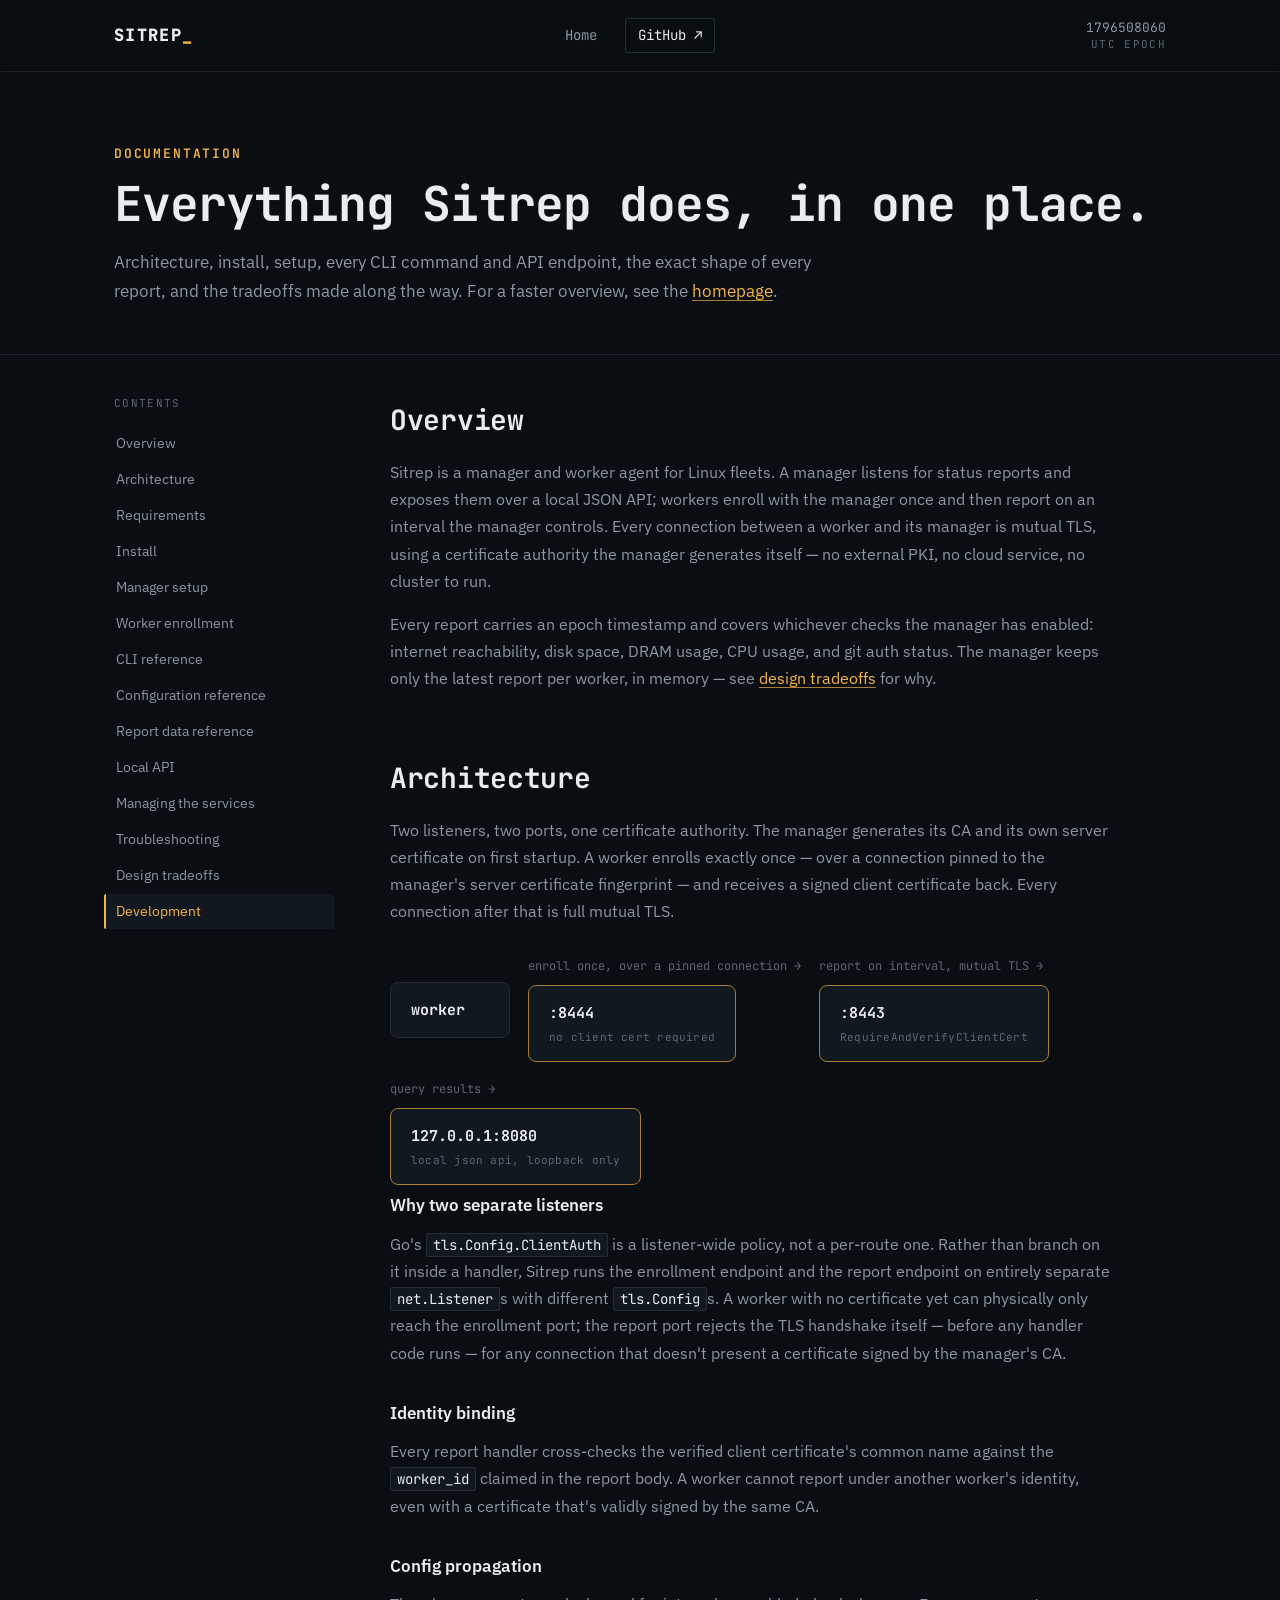
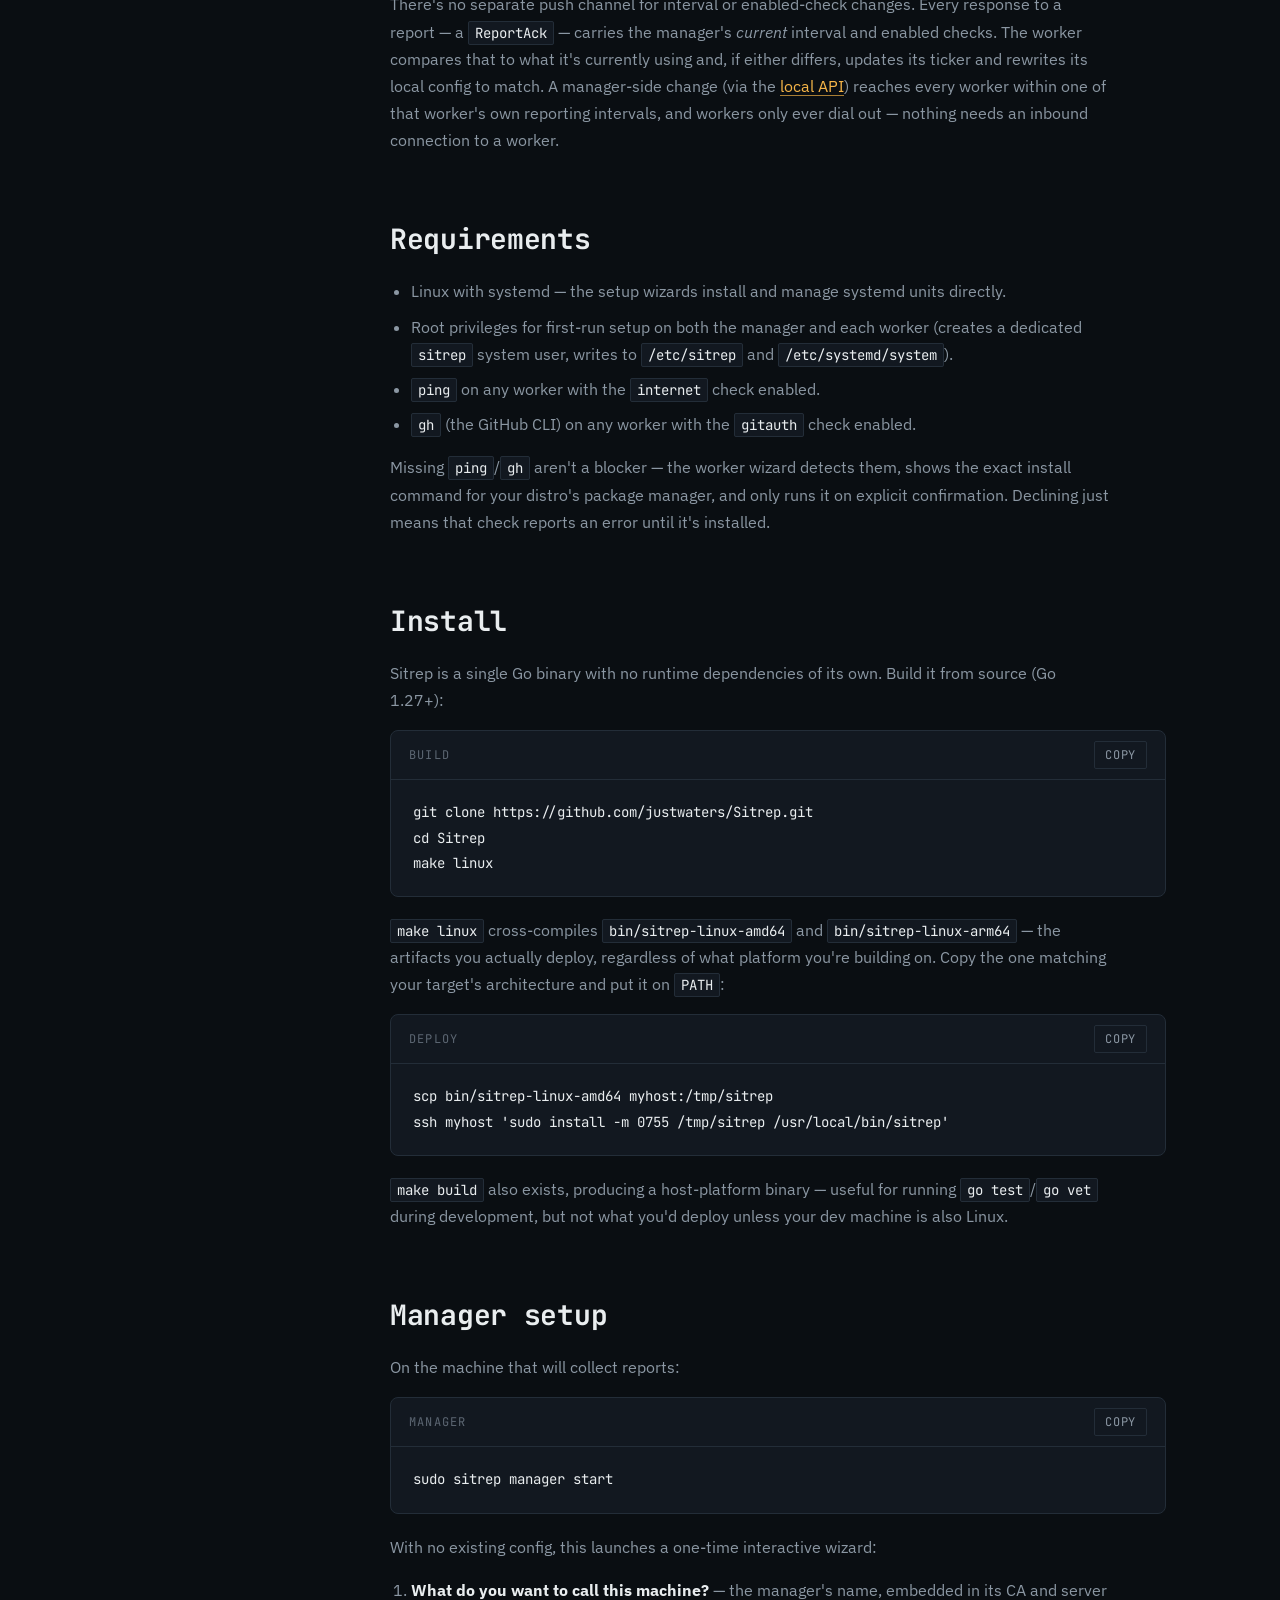
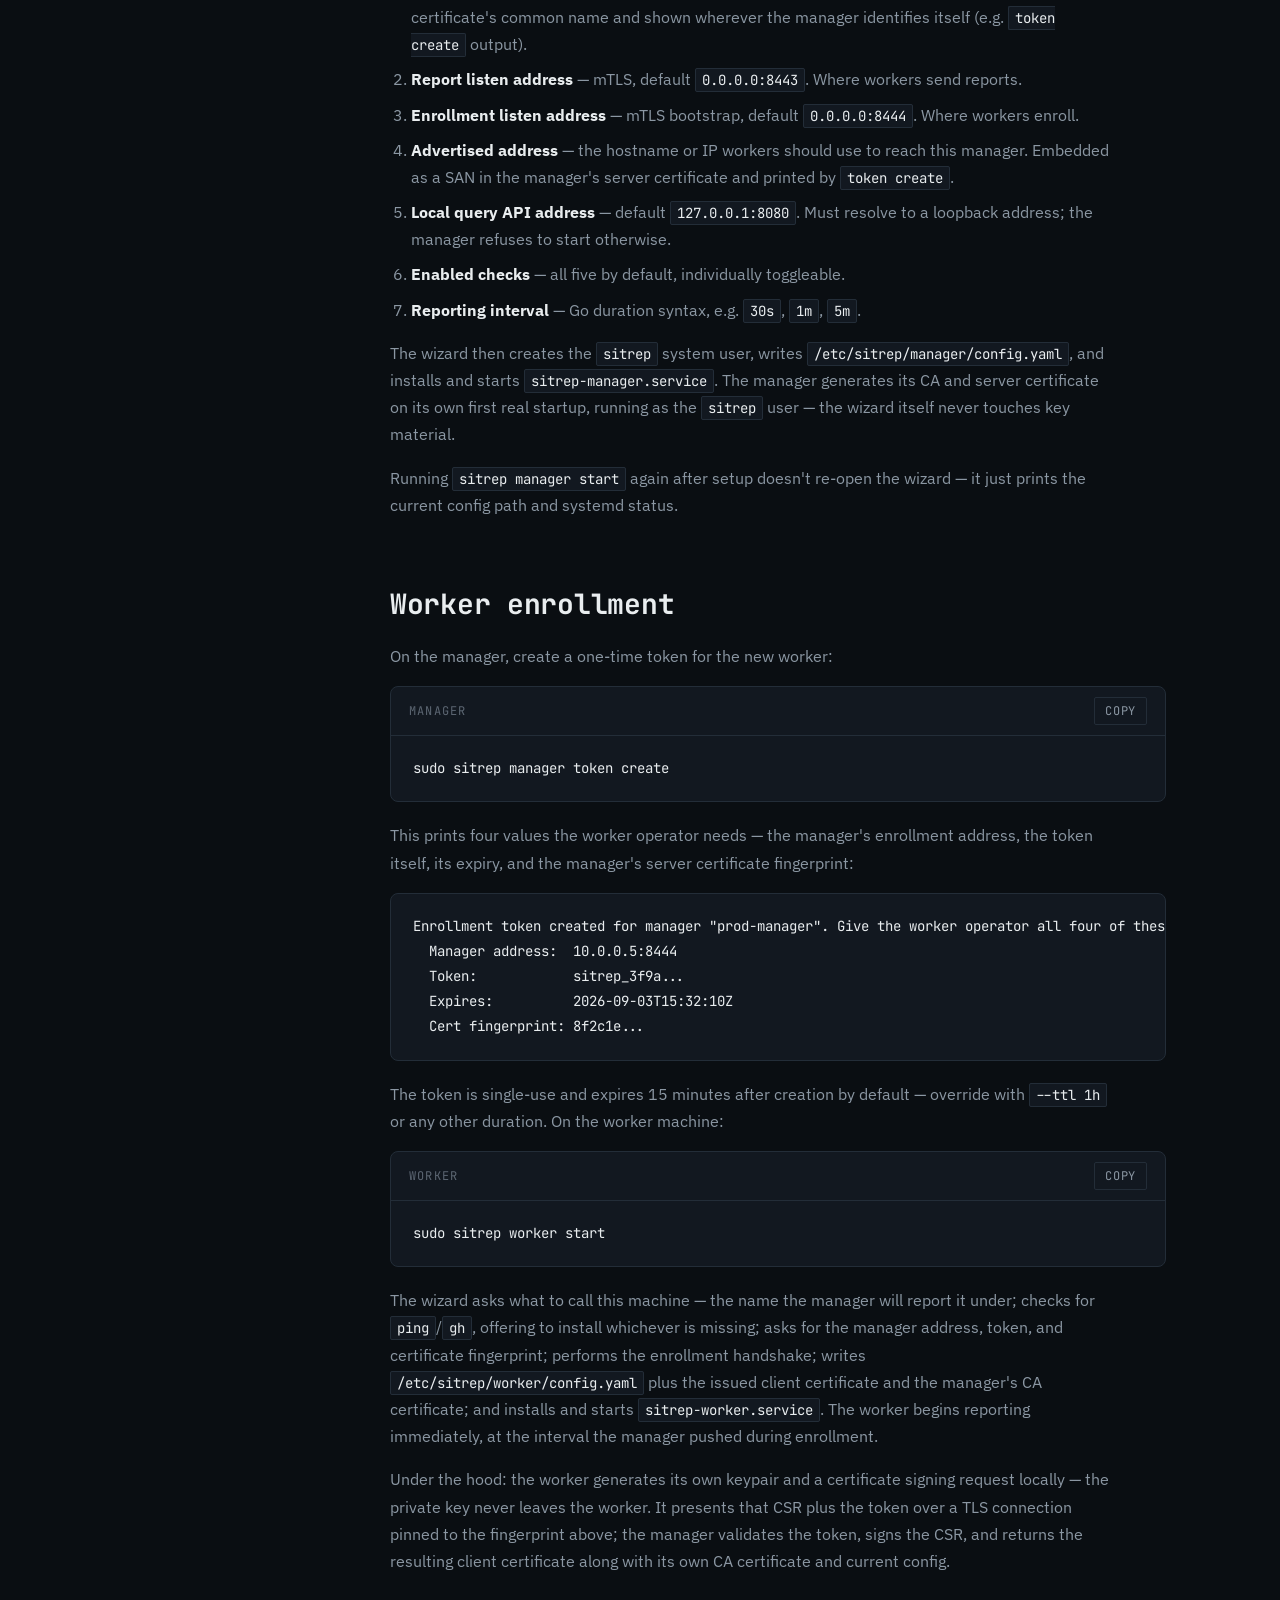
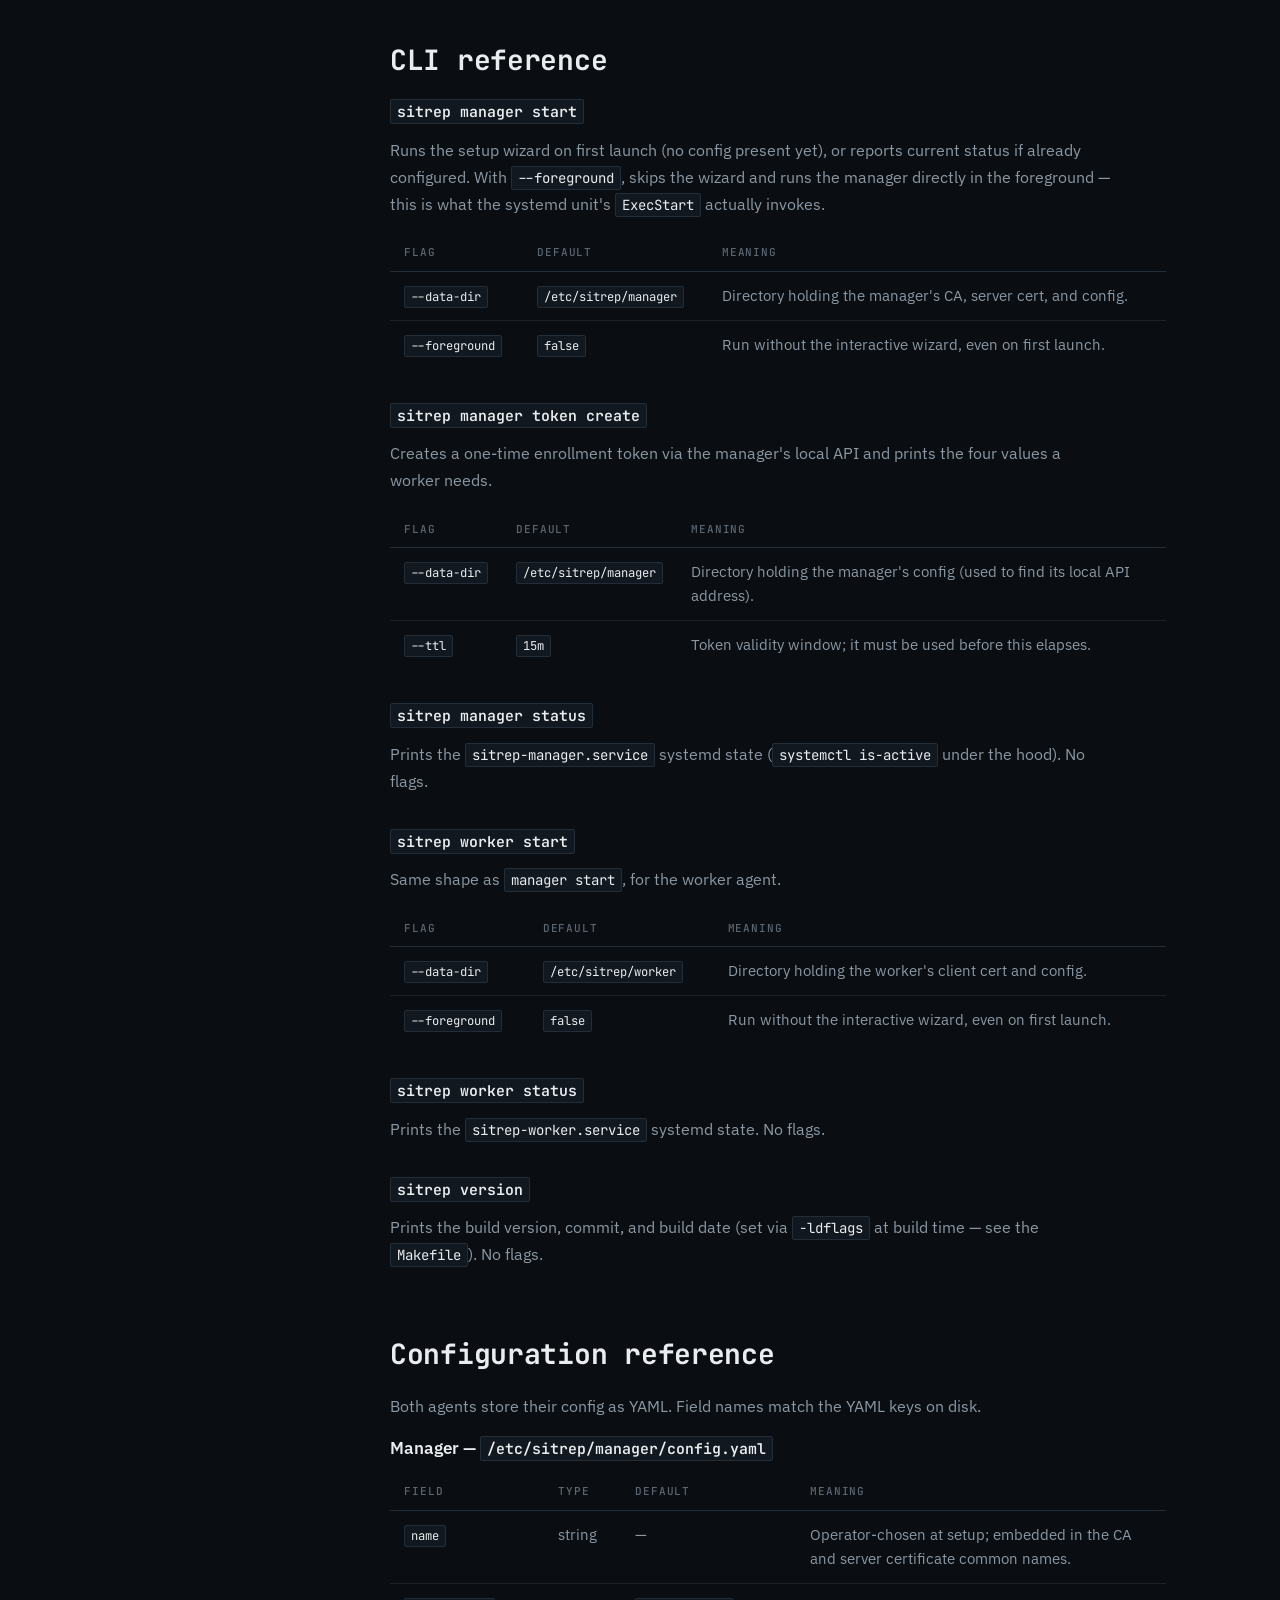
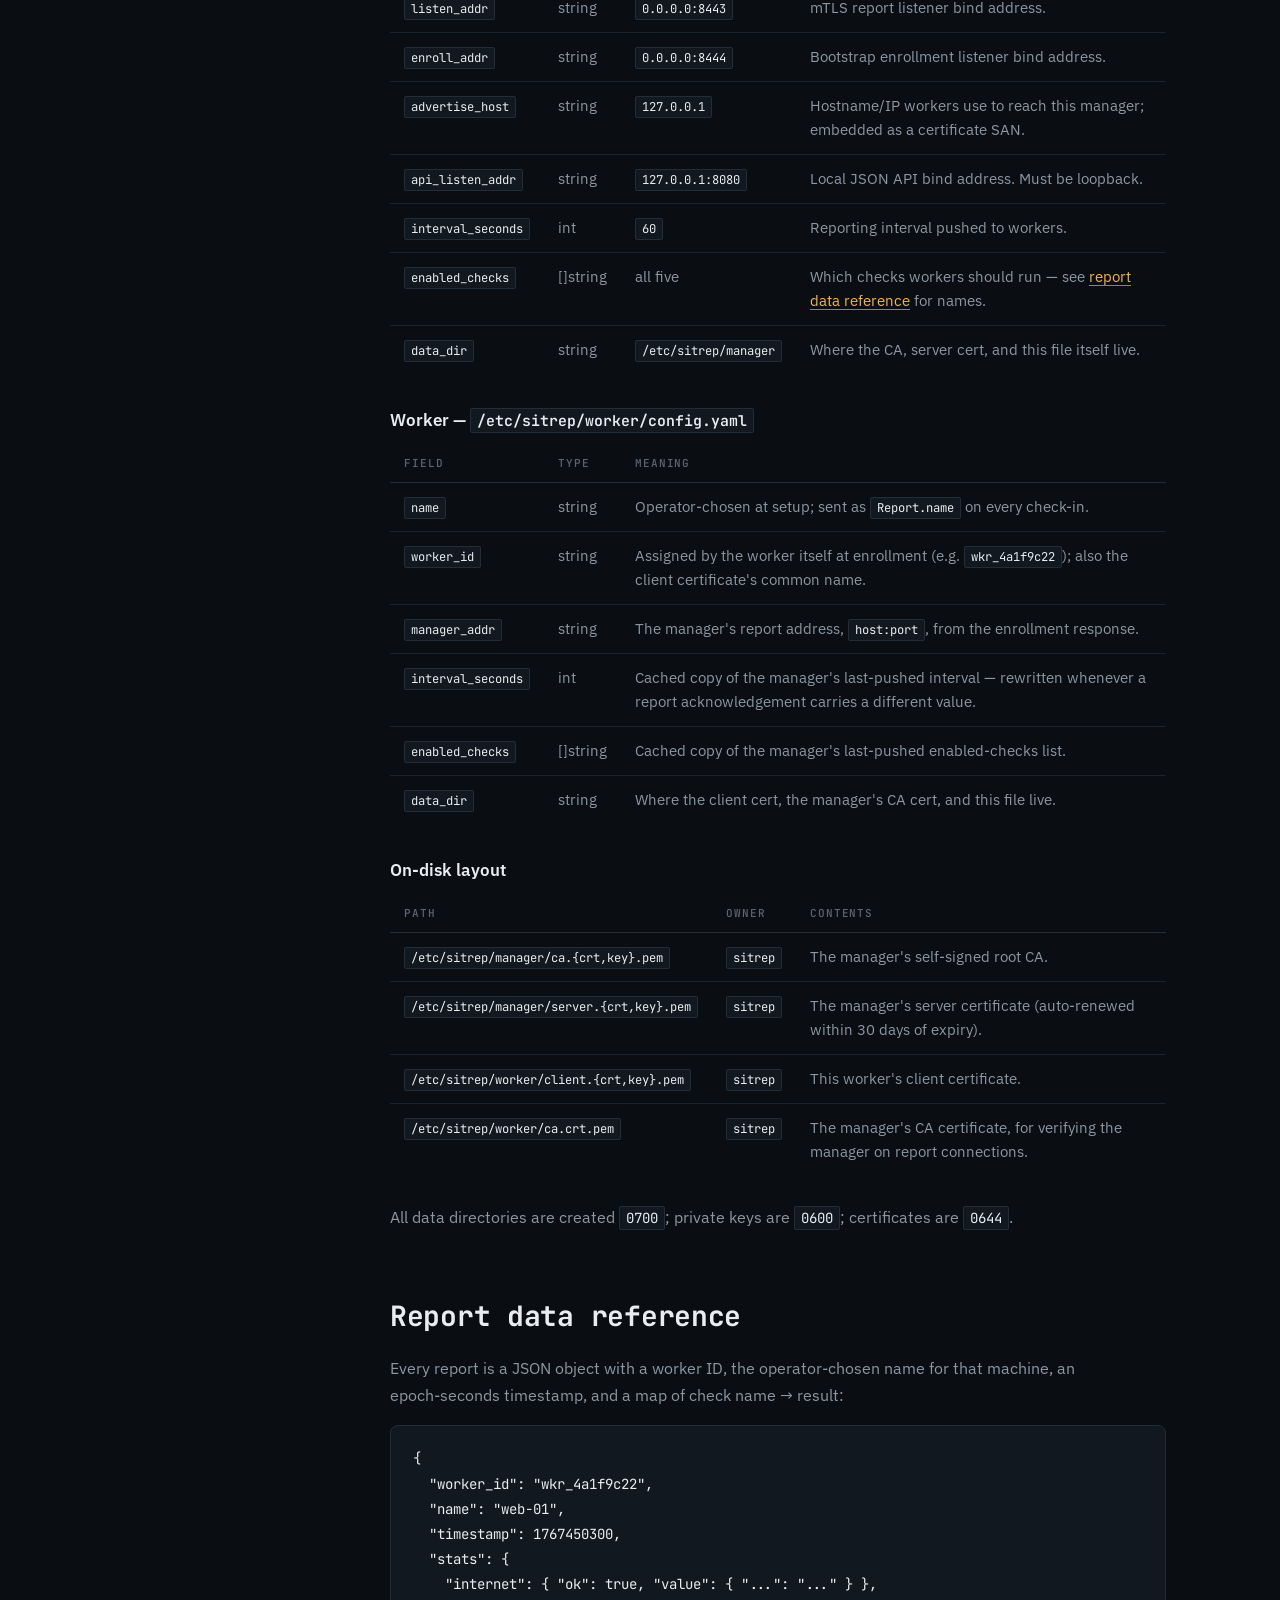
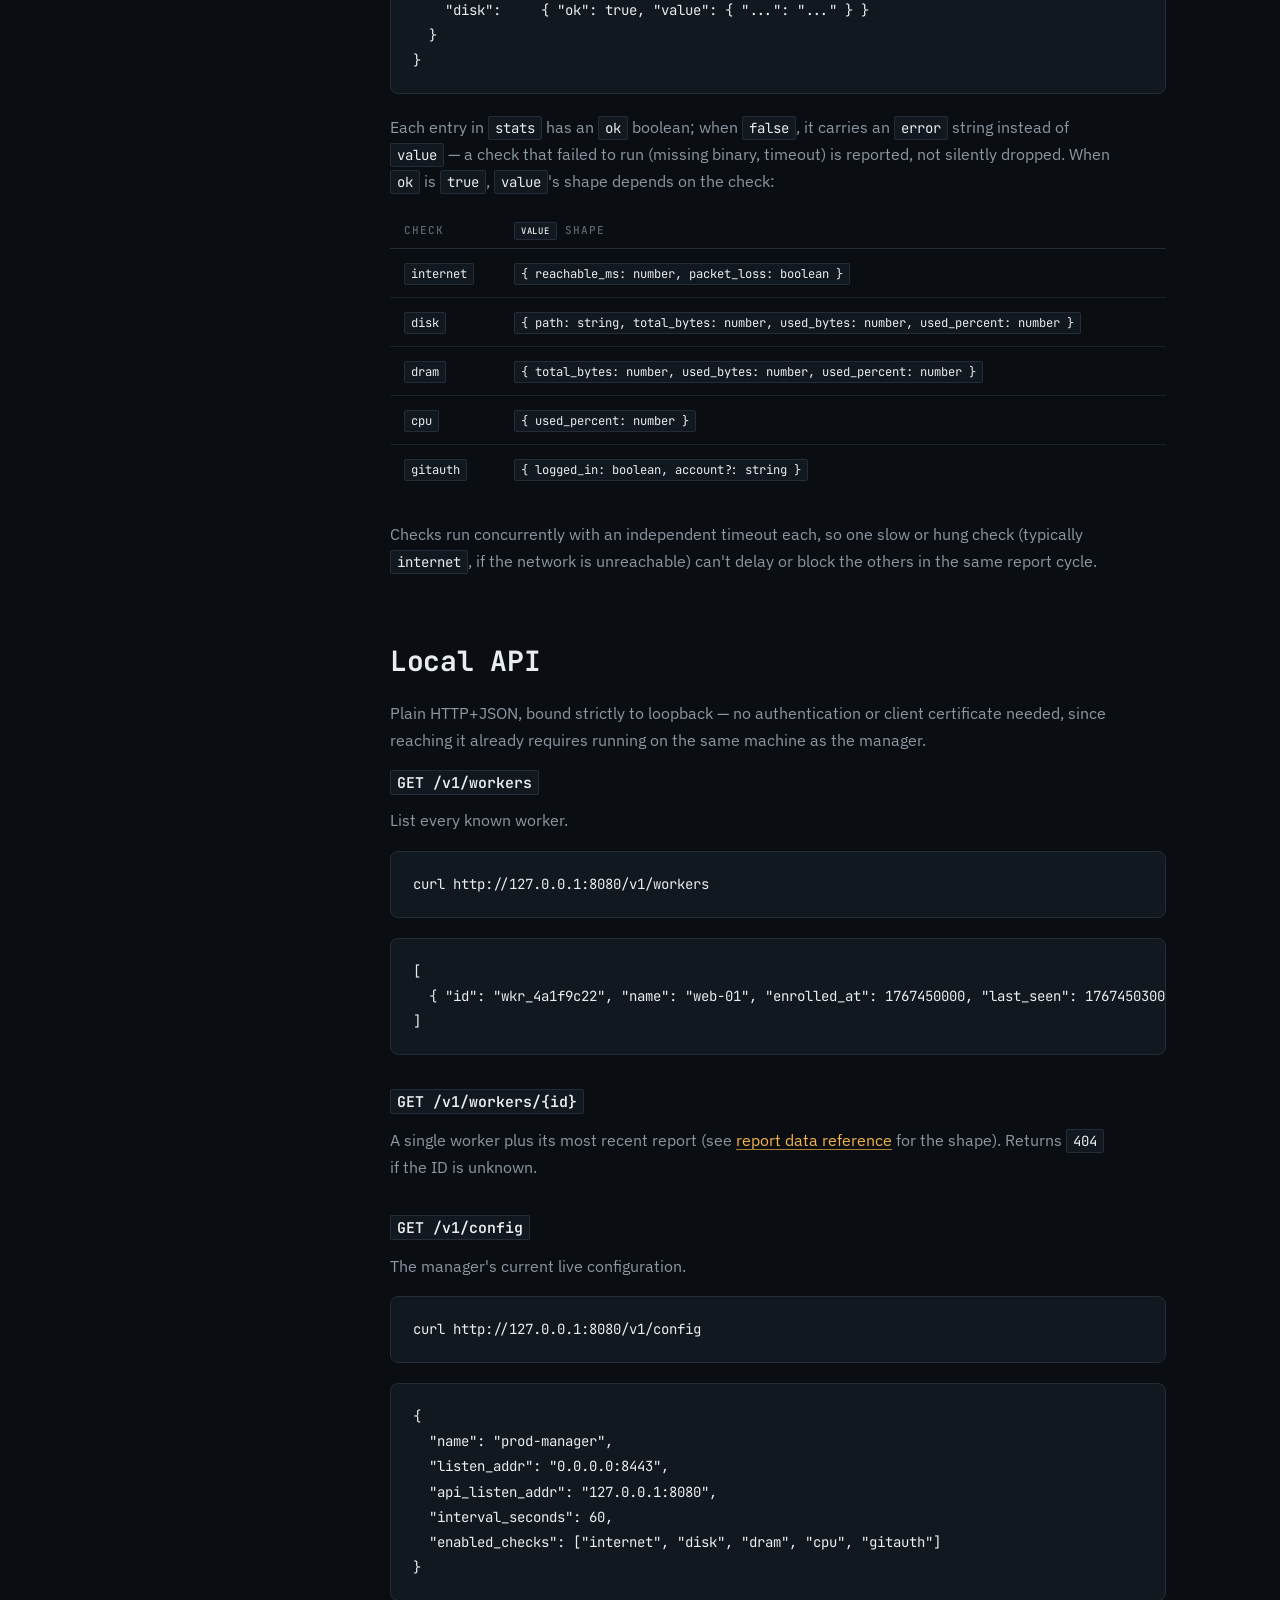
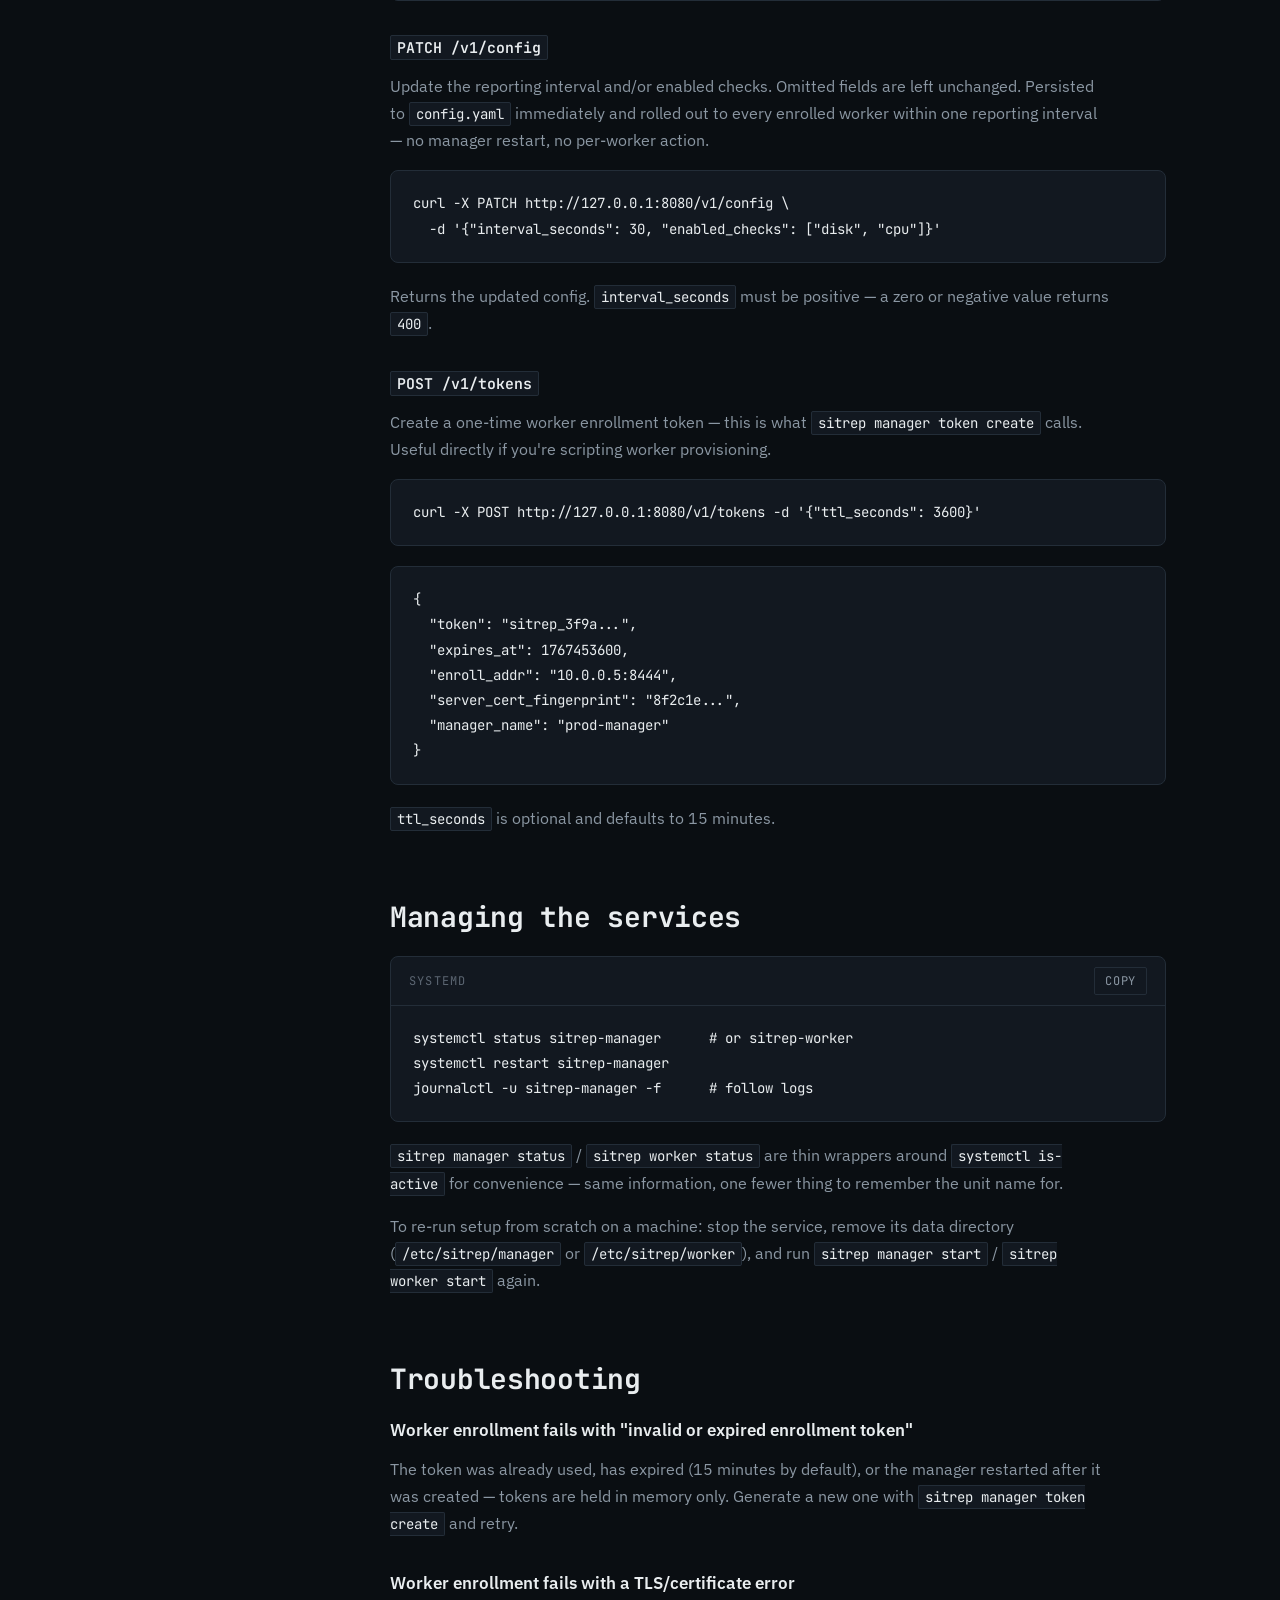
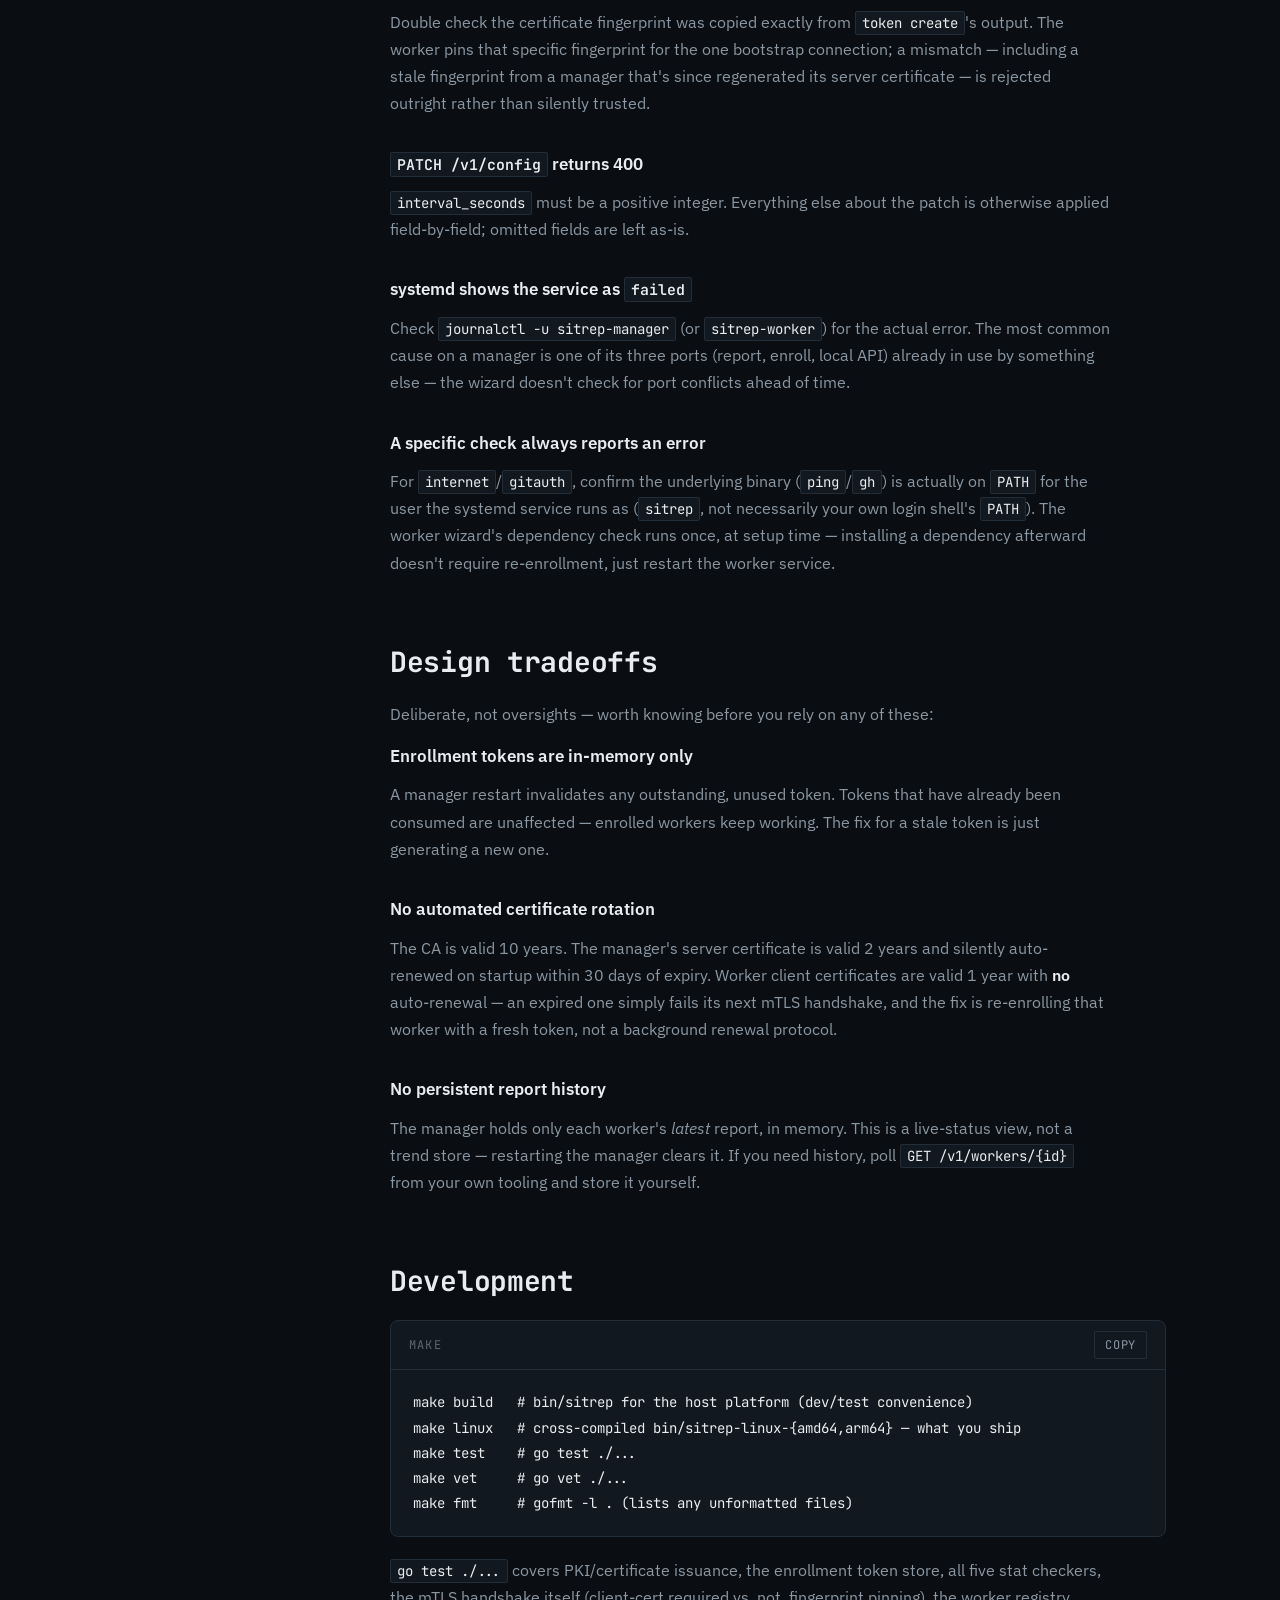
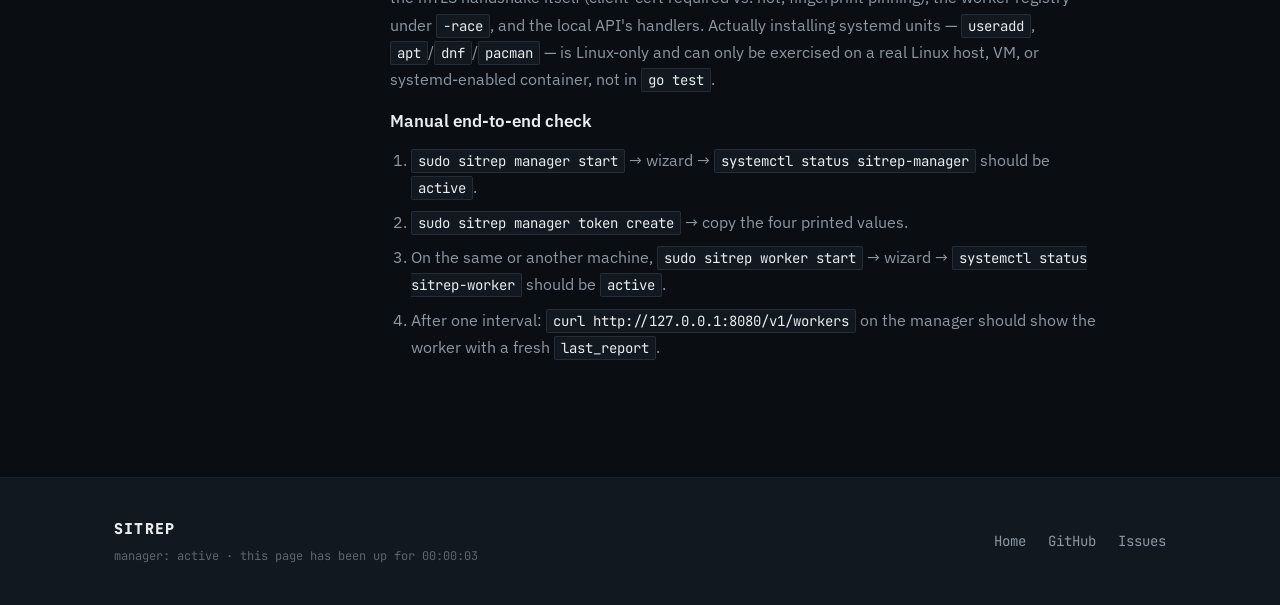
==== commit 272f04ac: "Ask what to call this machine during manager and worker setup Both setup wizards now prompt "What do" ====
--- a/docs/docs.html
+++ b/docs/docs.html
@@ -159,6 +159,7 @@
         </div>
         <p>With no existing config, this launches a one-time interactive wizard:</p>
         <ol>
+          <li><strong>What do you want to call this machine?</strong> — the manager's name, embedded in its CA and server certificate's common name and shown wherever the manager identifies itself (e.g. <code>token create</code> output).</li>
           <li><strong>Report listen address</strong> — mTLS, default <code>0.0.0.0:8443</code>. Where workers send reports.</li>
           <li><strong>Enrollment listen address</strong> — mTLS bootstrap, default <code>0.0.0.0:8444</code>. Where workers enroll.</li>
           <li><strong>Advertised address</strong> — the hostname or IP workers should use to reach this manager. Embedded as a SAN in the manager's server certificate and printed by <code>token create</code>.</li>
@@ -182,7 +183,7 @@
         </div>
         <p>This prints four values the worker operator needs — the manager's enrollment address, the token itself, its expiry, and the manager's server certificate fingerprint:</p>
         <div class="code-block">
-          <pre><code>Enrollment token created. Give the worker operator all four of these values:
+          <pre><code>Enrollment token created for manager "prod-manager". Give the worker operator all four of these values:
   Manager address:  10.0.0.5:8444
   Token:            sitrep_3f9a...
   Expires:          2026-09-03T15:32:10Z
@@ -196,7 +197,7 @@
           </div>
           <pre><code id="code-worker-setup">sudo sitrep worker start</code></pre>
         </div>
-        <p>The wizard checks for <code>ping</code>/<code>gh</code>, offering to install whichever is missing; asks for the manager address, token, and certificate fingerprint; performs the enrollment handshake; writes <code>/etc/sitrep/worker/config.yaml</code> plus the issued client certificate and the manager's CA certificate; and installs and starts <code>sitrep-worker.service</code>. The worker begins reporting immediately, at the interval the manager pushed during enrollment.</p>
+        <p>The wizard asks what to call this machine — the name the manager will report it under; checks for <code>ping</code>/<code>gh</code>, offering to install whichever is missing; asks for the manager address, token, and certificate fingerprint; performs the enrollment handshake; writes <code>/etc/sitrep/worker/config.yaml</code> plus the issued client certificate and the manager's CA certificate; and installs and starts <code>sitrep-worker.service</code>. The worker begins reporting immediately, at the interval the manager pushed during enrollment.</p>
         <p>Under the hood: the worker generates its own keypair and a certificate signing request locally — the private key never leaves the worker. It presents that CSR plus the token over a TLS connection pinned to the fingerprint above; the manager validates the token, signs the CSR, and returns the resulting client certificate along with its own CA certificate and current config.</p>
       </section>
 
@@ -258,6 +259,7 @@
 <table class="docs-table">
           <thead><tr><th>Field</th><th>Type</th><th>Default</th><th>Meaning</th></tr></thead>
           <tbody>
+            <tr><td><code>name</code></td><td>string</td><td>—</td><td>Operator-chosen at setup; embedded in the CA and server certificate common names.</td></tr>
             <tr><td><code>listen_addr</code></td><td>string</td><td><code>0.0.0.0:8443</code></td><td>mTLS report listener bind address.</td></tr>
             <tr><td><code>enroll_addr</code></td><td>string</td><td><code>0.0.0.0:8444</code></td><td>Bootstrap enrollment listener bind address.</td></tr>
             <tr><td><code>advertise_host</code></td><td>string</td><td><code>127.0.0.1</code></td><td>Hostname/IP workers use to reach this manager; embedded as a certificate SAN.</td></tr>
@@ -274,6 +276,7 @@
 <table class="docs-table">
           <thead><tr><th>Field</th><th>Type</th><th>Meaning</th></tr></thead>
           <tbody>
+            <tr><td><code>name</code></td><td>string</td><td>Operator-chosen at setup; sent as <code>Report.name</code> on every check-in.</td></tr>
             <tr><td><code>worker_id</code></td><td>string</td><td>Assigned by the worker itself at enrollment (e.g. <code>wkr_4a1f9c22</code>); also the client certificate's common name.</td></tr>
             <tr><td><code>manager_addr</code></td><td>string</td><td>The manager's report address, <code>host:port</code>, from the enrollment response.</td></tr>
             <tr><td><code>interval_seconds</code></td><td>int</td><td>Cached copy of the manager's last-pushed interval — rewritten whenever a report acknowledgement carries a different value.</td></tr>
@@ -300,11 +303,11 @@
 
       <section class="docs-section" id="report-reference">
         <h2>Report data reference</h2>
-        <p>Every report is a JSON object with a worker ID, a hostname, an epoch-seconds timestamp, and a map of check name → result:</p>
+        <p>Every report is a JSON object with a worker ID, the operator-chosen name for that machine, an epoch-seconds timestamp, and a map of check name → result:</p>
         <div class="code-block">
           <pre><code>{
   "worker_id": "wkr_4a1f9c22",
-  "hostname": "web-01",
+  "name": "web-01",
   "timestamp": 1767450300,
   "stats": {
     "internet": { "ok": true, "value": { "...": "..." } },
@@ -341,7 +344,7 @@
         </div>
         <div class="code-block">
           <pre><code>[
-  { "id": "wkr_4a1f9c22", "hostname": "web-01", "enrolled_at": 1767450000, "last_seen": 1767450300 }
+  { "id": "wkr_4a1f9c22", "name": "web-01", "enrolled_at": 1767450000, "last_seen": 1767450300 }
 ]</code></pre>
         </div>
 
@@ -355,6 +358,7 @@
         </div>
         <div class="code-block">
           <pre><code>{
+  "name": "prod-manager",
   "listen_addr": "0.0.0.0:8443",
   "api_listen_addr": "127.0.0.1:8080",
   "interval_seconds": 60,
@@ -380,7 +384,8 @@
   "token": "sitrep_3f9a...",
   "expires_at": 1767453600,
   "enroll_addr": "10.0.0.5:8444",
-  "server_cert_fingerprint": "8f2c1e..."
+  "server_cert_fingerprint": "8f2c1e...",
+  "manager_name": "prod-manager"
 }</code></pre>
         </div>
         <p><code>ttl_seconds</code> is optional and defaults to 15 minutes.</p>
